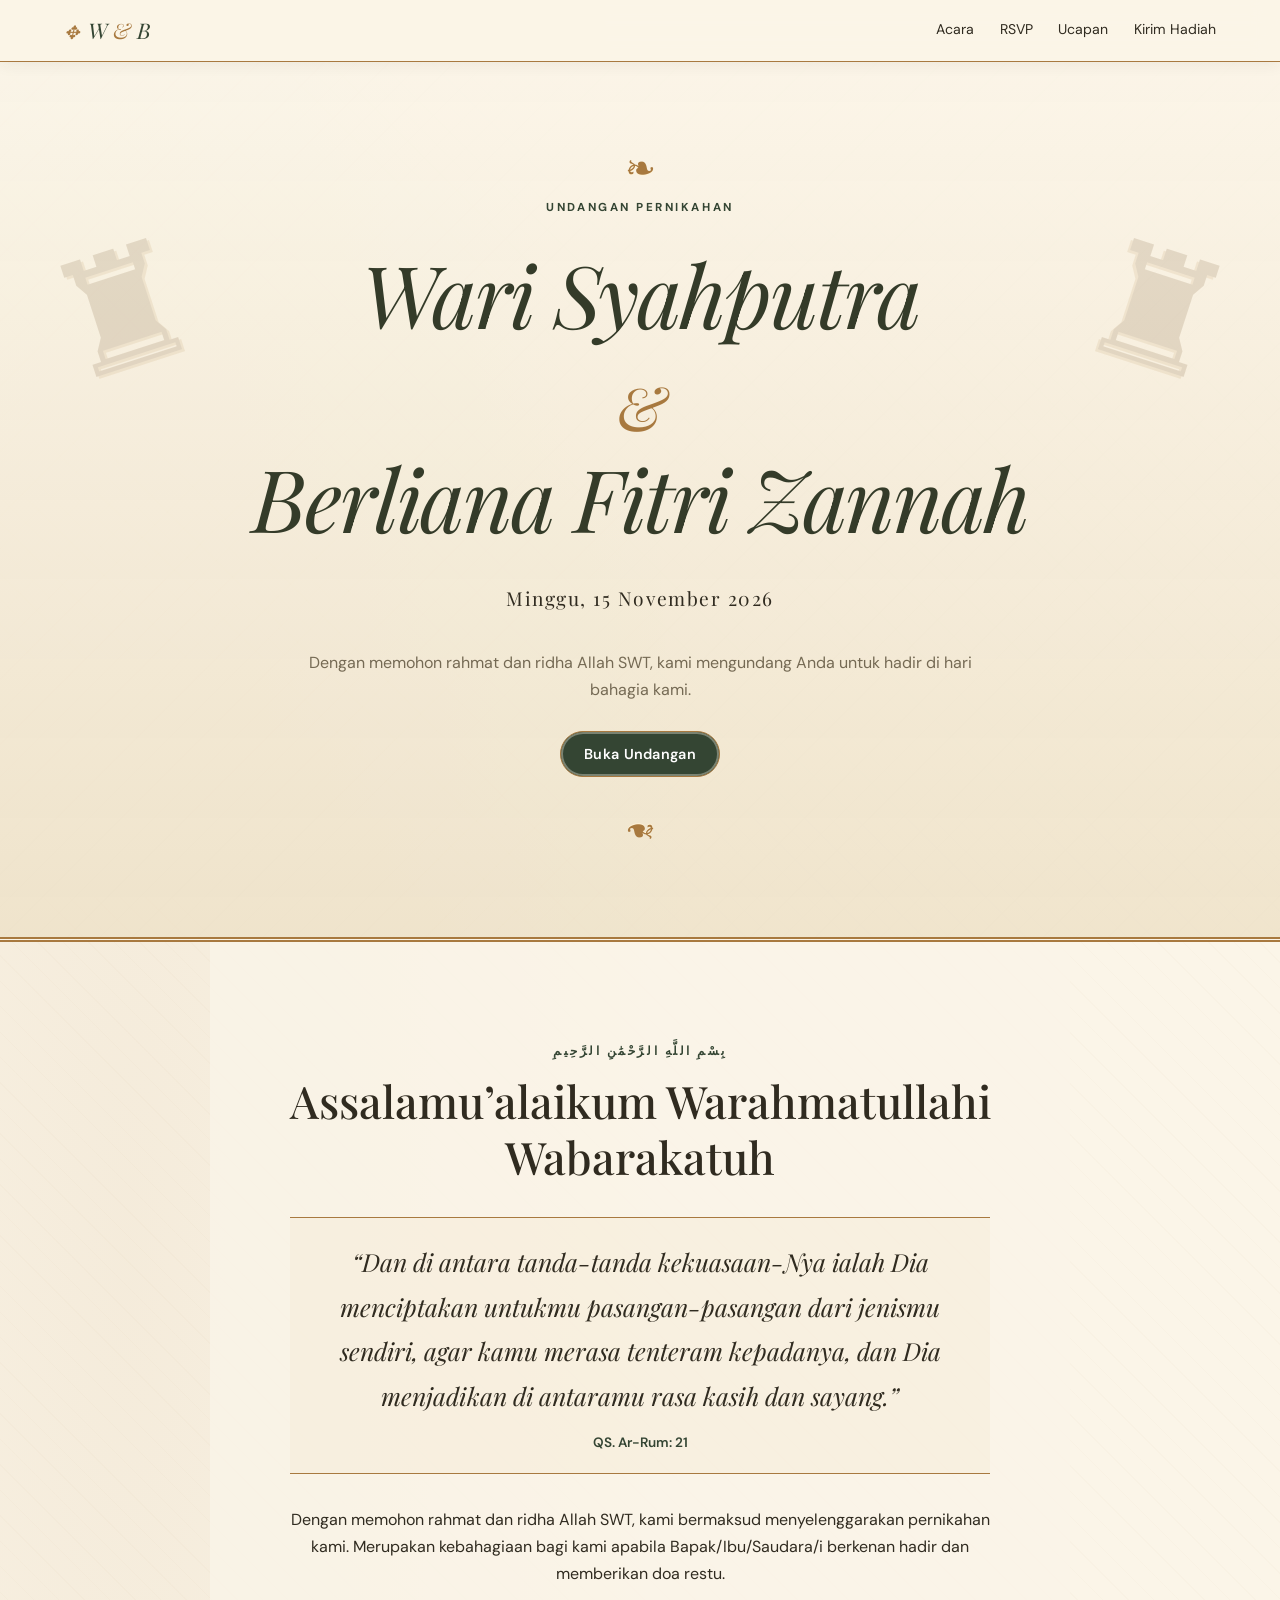
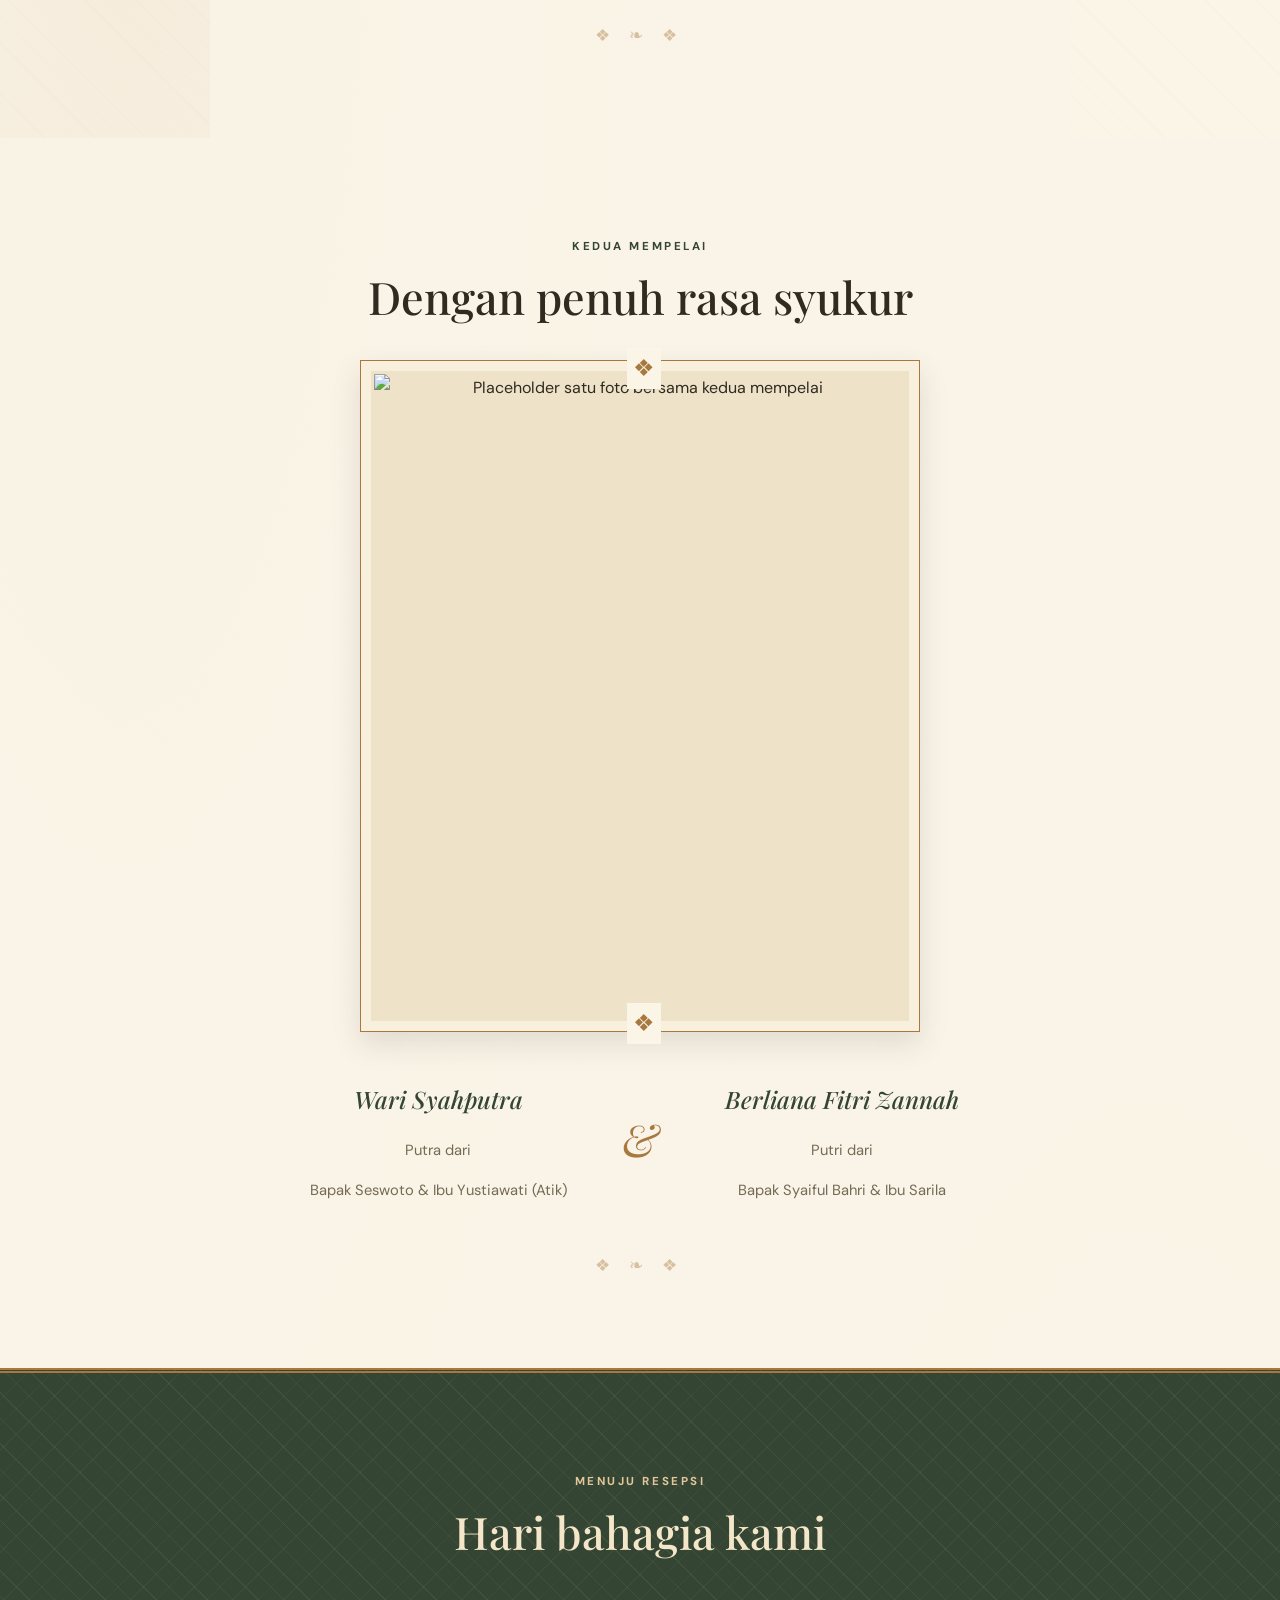
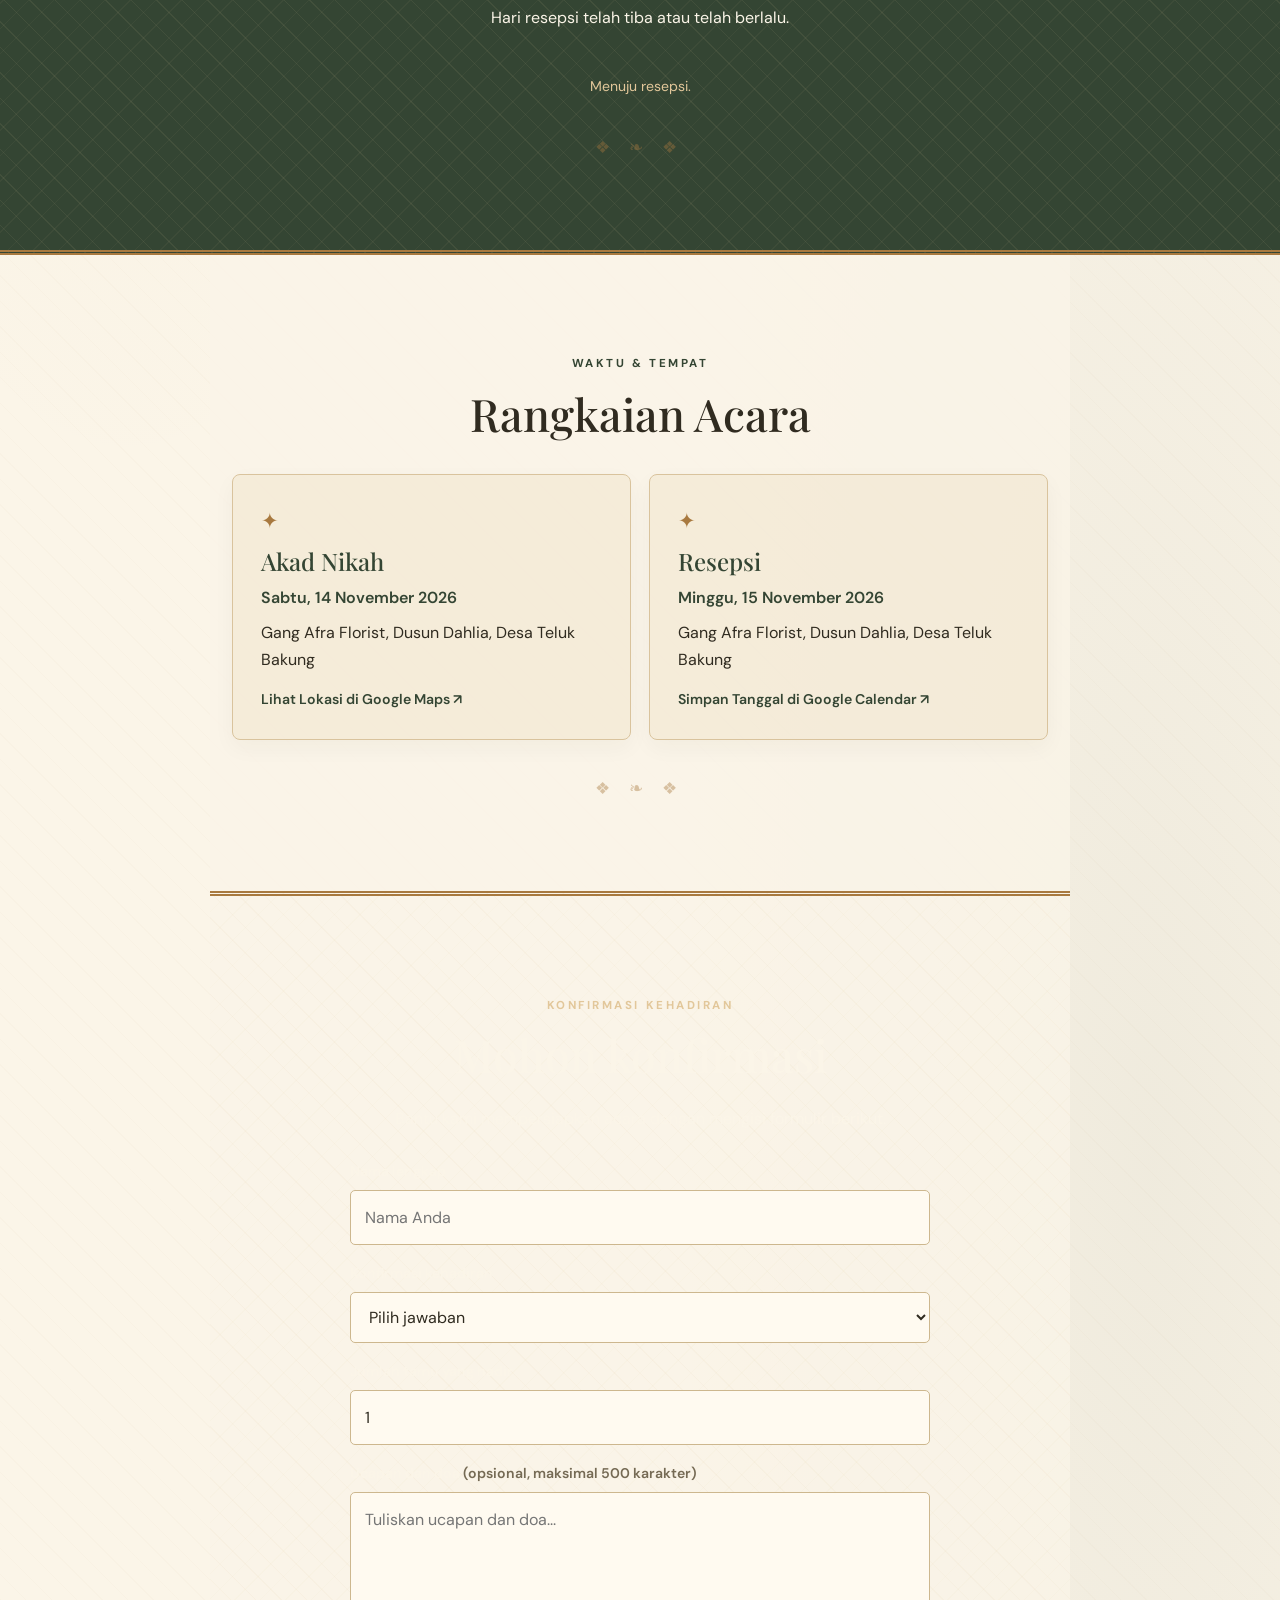
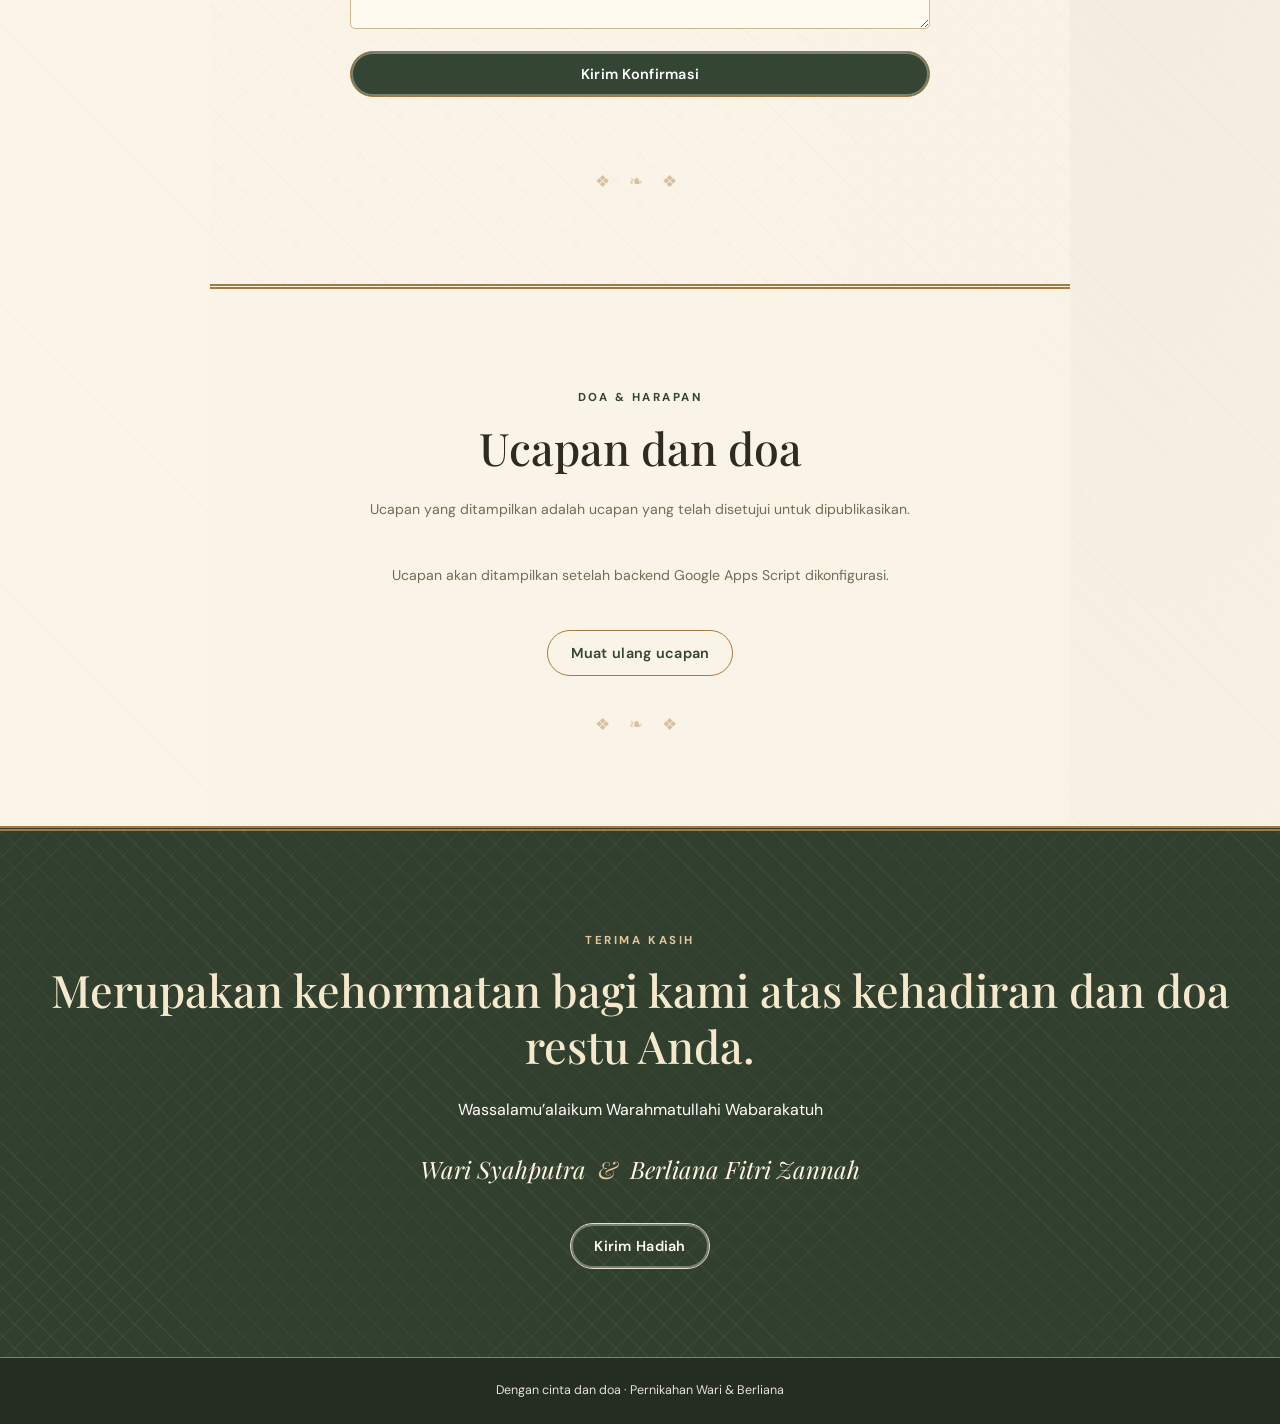
==== index.html @ 2d0189f6 "Add files via upload" ====
<!doctype html>
<html lang="id">
<head>
  <meta charset="utf-8"><meta name="viewport" content="width=device-width, initial-scale=1">
  <meta name="theme-color" content="#f7f2e9"><meta name="description" content="Undangan pernikahan Wari Syahputra dan Berliana Fitri Zannah.">
  <title>Pernikahan — Wari & Berliana</title><link rel="stylesheet" href="styles.css">
</head>
<body>
  <header class="topbar"><a class="brand" href="#sampul">W <span>&</span> B</a><nav aria-label="Navigasi utama"><a href="#acara">Acara</a><a href="#rsvp">RSVP</a><a href="#ucapan">Ucapan</a><a href="hadiah.html">Kirim Hadiah</a></nav></header>
  <main>
    <section id="sampul" class="cover section"><div class="ornament">❧</div><p class="eyebrow">UNDANGAN PERNIKAHAN</p><h1><span data-config="groomName">Wari Syahputra</span><span class="amp">&</span><span data-config="brideName">Berliana Fitri Zannah</span></h1><p class="date-line">Minggu, 15 November 2026</p><p class="cover-note">Dengan memohon rahmat dan ridha Allah SWT, kami mengundang Anda untuk hadir di hari bahagia kami.</p><button class="button primary" id="openInvitation">Buka Undangan</button><div class="ornament bottom">❧</div></section>
    <section id="pembuka" class="section narrow"><p class="eyebrow">بِسْمِ اللَّهِ الرَّحْمَٰنِ الرَّحِيمِ</p><h2>Assalamu’alaikum Warahmatullahi Wabarakatuh</h2><blockquote>“Dan di antara tanda-tanda kekuasaan-Nya ialah Dia menciptakan untukmu pasangan-pasangan dari jenismu sendiri, agar kamu merasa tenteram kepadanya, dan Dia menjadikan di antaramu rasa kasih dan sayang.”<cite>QS. Ar-Rum: 21</cite></blockquote><p>Dengan memohon rahmat dan ridha Allah SWT, kami bermaksud menyelenggarakan pernikahan kami. Merupakan kebahagiaan bagi kami apabila Bapak/Ibu/Saudara/i berkenan hadir dan memberikan doa restu.</p></section>
    <section id="pasangan" class="section"><p class="eyebrow">KEDUA MEMPELAI</p><h2>Dengan penuh rasa syukur</h2><figure class="couple-photo"><img id="coupleImage" src="assets/images/foto-bersama-placeholder.svg" alt="Placeholder satu foto bersama kedua mempelai" loading="lazy"></figure><div class="couple-names"><div><h3 data-config="groomName">Wari Syahputra</h3><p>Putra dari</p><p data-config="groomParents">Bapak Seswoto & Ibu Yustiawati (Atik)</p></div><span class="amp decorative-amp">&</span><div><h3 data-config="brideName">Berliana Fitri Zannah</h3><p>Putri dari</p><p data-config="brideParents">Bapak Syaiful Bahri & Ibu Sarila</p></div></div></section>
    <section class="section countdown-section"><p class="eyebrow">MENUJU RESEPSI</p><h2>Hari bahagia kami</h2><div id="countdown" class="countdown" aria-live="polite"><div><strong>—</strong><span>Hari</span></div><div><strong>—</strong><span>Jam</span></div><div><strong>—</strong><span>Menit</span></div><div><strong>—</strong><span>Detik</span></div></div><p id="countdownNote" class="muted">Menuju resepsi.</p></section>
    <section id="acara" class="section narrow"><p class="eyebrow">WAKTU & TEMPAT</p><h2>Rangkaian Acara</h2><div class="event-grid"><article class="event-card"><span class="event-symbol">✦</span><h3>Akad Nikah</h3><p class="event-date">Sabtu, 14 November 2026</p><p>Gang Afra Florist, Dusun Dahlia, Desa Teluk Bakung</p><a class="text-link" id="mapsLink" target="_blank" rel="noopener noreferrer" href="https://www.google.com/maps?q=3.9258680,98.4265480">Lihat Lokasi di Google Maps ↗</a><a class="text-link" id="calendarAkad" target="_blank" rel="noopener noreferrer">Simpan Tanggal di Google Calendar ↗</a></article><article class="event-card"><span class="event-symbol">✦</span><h3>Resepsi</h3><p class="event-date">Minggu, 15 November 2026</p><p>Gang Afra Florist, Dusun Dahlia, Desa Teluk Bakung</p><a class="text-link" id="calendarResepsi" target="_blank" rel="noopener noreferrer">Simpan Tanggal di Google Calendar ↗</a></article></div></section>
    <section id="rsvp" class="section narrow tinted"><p class="eyebrow">KONFIRMASI KEHADIRAN</p><h2>Mohon konfirmasi</h2><p>Bantu kami mempersiapkan acara dengan mengisi formulir berikut.</p><form id="rsvpForm"><label for="guestName">Nama lengkap</label><input id="guestName" name="name" maxlength="100" required autocomplete="name" placeholder="Nama Anda"><label for="attendance">Konfirmasi kehadiran</label><select id="attendance" name="attendance" required><option value="">Pilih jawaban</option><option value="Hadir">Hadir</option><option value="Tidak Hadir">Tidak Hadir</option></select><label for="guestCount">Jumlah tamu yang hadir</label><input id="guestCount" name="count" type="number" min="0" max="10" value="1" required><label for="message">Ucapan dan doa <span class="muted">(opsional, maksimal 500 karakter)</span></label><textarea id="message" name="message" rows="4" maxlength="500" placeholder="Tuliskan ucapan dan doa..."></textarea><button class="button primary" id="submitRsvp" type="submit">Kirim Konfirmasi</button><p id="formStatus" role="status" aria-live="polite"></p></form></section>
    <section id="ucapan" class="section narrow"><p class="eyebrow">DOA & HARAPAN</p><h2>Ucapan dan doa</h2><p class="muted">Ucapan yang ditampilkan adalah ucapan yang telah disetujui untuk dipublikasikan.</p><div id="wishes" class="wishes"><p class="muted">Ucapan belum dapat dimuat.</p></div><button class="button secondary" id="refreshWishes" type="button">Muat ulang ucapan</button></section>
    <section class="section closing"><p class="eyebrow">TERIMA KASIH</p><h2>Merupakan kehormatan bagi kami atas kehadiran dan doa restu Anda.</h2><p>Wassalamu’alaikum Warahmatullahi Wabarakatuh</p><p class="signature"><span data-config="groomName">Wari Syahputra</span><span class="amp">&</span><span data-config="brideName">Berliana Fitri Zannah</span></p><a class="button secondary" href="hadiah.html">Kirim Hadiah</a></section>
  </main><footer>Dengan cinta dan doa · Pernikahan Wari & Berliana</footer><script src="config.js"></script><script src="app.js"></script>
</body></html>
---- styles.css ----
@import url('https://fonts.googleapis.com/css2?family=DM+Sans:wght@400;500;600;700&family=Playfair+Display:wght@400;500;600&display=swap');
:root{--paper:#f7f2e9;--cream:#fffdf8;--ink:#302c25;--muted:#797266;--green:#53654d;--gold:#b08a55;--line:#e6ddcf;--serif:'Playfair Display',Georgia,serif;--sans:'DM Sans',Arial,sans-serif}*{box-sizing:border-box}html{scroll-behavior:smooth;scroll-padding-top:80px}body{margin:0;background:var(--cream);color:var(--ink);font-family:var(--sans);line-height:1.7}a{color:inherit}.topbar{position:sticky;top:0;z-index:10;display:flex;justify-content:space-between;align-items:center;padding:12px max(5vw,18px);background:rgba(255,253,248,.94);backdrop-filter:blur(12px);border-bottom:1px solid var(--line)}.brand{text-decoration:none;font-family:var(--serif);font-size:1.35rem;letter-spacing:.08em}.brand span,.amp{color:var(--gold);font-family:var(--serif);font-style:italic}.topbar nav{display:flex;gap:clamp(10px,2vw,28px);align-items:center}.topbar nav a,.text-link{font-size:.88rem;text-decoration:none}.topbar nav a:hover,.text-link:hover{color:var(--green)}.section{padding:88px 22px;text-align:center}.narrow{max-width:860px;margin:auto}.cover{min-height:calc(100svh - 60px);display:flex;flex-direction:column;align-items:center;justify-content:center;background:radial-gradient(ellipse at center,#fffdf8 0%,var(--paper) 72%);position:relative;overflow:hidden}.cover:before,.cover:after{content:"❧";position:absolute;color:#cbb78f;opacity:.45;font-size:7rem;top:12%;left:4%;transform:rotate(-35deg)}.cover:after{left:auto;right:4%;transform:rotate(145deg)}.ornament{font-size:2.3rem;color:var(--gold);line-height:1}.ornament.bottom{transform:rotate(180deg);margin-top:35px}.eyebrow{font-size:.72rem;letter-spacing:.22em;color:var(--green);font-weight:700}.cover h1{font-family:var(--serif);font-size:clamp(2.3rem,7vw,5.4rem);font-weight:400;line-height:1.18;margin:14px 0}.cover h1 span:not(.amp){display:block}.cover h1 .amp{font-size:.7em;margin:8px}.date-line{letter-spacing:.18em;color:var(--green)}.cover-note{max-width:470px;color:var(--muted);margin:15px auto 28px}.button{display:inline-flex;align-items:center;justify-content:center;gap:8px;min-height:46px;padding:11px 23px;border:1px solid var(--green);border-radius:3px;font:600 .9rem var(--sans);text-decoration:none;cursor:pointer;transition:transform .2s,background .2s}.button:hover{transform:translateY(-1px)}.primary{background:var(--green);color:white}.secondary{background:transparent;color:var(--green)}.button:disabled{opacity:.55;cursor:not-allowed;transform:none}h2,h3{font-family:var(--serif);font-weight:500;line-height:1.25}h2{font-size:clamp(1.8rem,4vw,2.8rem);margin:12px 0 22px}h3{font-size:1.5rem}blockquote{margin:32px auto;max-width:700px;font-family:var(--serif);font-size:clamp(1.15rem,2.6vw,1.55rem);line-height:1.8}blockquote cite{display:block;font:600 .85rem var(--sans);color:var(--green);margin-top:15px}.section p{max-width:700px;margin-left:auto;margin-right:auto}.couple-photo{max-width:560px;margin:35px auto 28px}.couple-photo img{display:block;width:100%;max-height:650px;aspect-ratio:4/5;object-fit:contain;background:var(--paper);border:1px solid var(--line);padding:8px}.couple-photo figcaption{font-size:.78rem;color:var(--muted);margin-top:8px}.couple-names{display:grid;grid-template-columns:1fr auto 1fr;align-items:center;gap:25px;max-width:720px;margin:auto}.couple-names p{font-size:.92rem;color:var(--muted)}.decorative-amp{font-size:2.8rem}.countdown-section,.tinted{background:var(--paper)}.countdown{display:flex;justify-content:center;gap:12px;margin:28px auto}.countdown div{background:var(--cream);border:1px solid var(--line);min-width:76px;padding:15px 12px}.countdown strong,.countdown span{display:block}.countdown strong{font-family:var(--serif);font-size:2rem;font-weight:500}.countdown span{font-size:.75rem;color:var(--muted)}.muted{color:var(--muted);font-size:.88rem}.event-grid{display:grid;grid-template-columns:repeat(2,minmax(0,1fr));gap:18px;text-align:left;margin:32px 0}.event-card{padding:28px;background:var(--paper);border:1px solid var(--line)}.event-card h3,.event-card p{margin:8px 0}.event-symbol{color:var(--gold);font-size:1.3rem}.event-date{color:var(--green);font-weight:600}.event-card .text-link{display:block;margin-top:14px;color:var(--green)}.notice{font-size:.83rem;color:#76684f;background:#f8f1e2;border-left:3px solid var(--gold);padding:12px 15px;text-align:left}form{max-width:580px;margin:28px auto 0;text-align:left}label{display:block;font-size:.88rem;font-weight:600;margin:17px 0 6px}input,select,textarea{display:block;width:100%;padding:13px 14px;border:1px solid #d7cdbd;border-radius:3px;background:#fffdf9;color:var(--ink);font:inherit}input:focus,select:focus,textarea:focus{outline:2px solid #a5b39b;outline-offset:1px}form .button{margin-top:22px;width:100%}#formStatus,#copyStatus{font-size:.9rem;min-height:1.5em}.wishes{display:grid;gap:12px;text-align:left;margin:28px 0}.wish{padding:18px 20px;border:1px solid var(--line);background:#fffdf9}.wish h3{font-family:var(--sans);font-size:.95rem;font-weight:700;margin:0 0 6px}.wish p{margin:0;font-size:.95rem;overflow-wrap:anywhere}.closing{background:var(--green);color:#fffdf8}.closing .eyebrow,.closing .amp{color:#e2c79a}.signature{display:flex;justify-content:center;align-items:center;gap:12px;font:1.5rem var(--serif);margin:30px auto!important}.signature span:not(.amp){display:inline-block}.closing .secondary{border-color:#e8dfcf;color:#fffdf8;margin-top:8px}footer{text-align:center;padding:22px 15px;background:#272c24;color:#e8e1d4;font-size:.78rem}.gift-page{background:var(--paper)}.gift-hero{padding-top:65px}.gift-hero>h1{font:500 clamp(2rem,5vw,3.4rem)/1.2 var(--serif)}.gift-card{max-width:470px;margin:28px auto;padding:28px;text-align:left;background:var(--cream);border:1px solid var(--line);box-shadow:0 12px 35px #302c250d}.gift-card h2{font-size:1.6rem;margin:8px 0}.bank-mark{font-size:.7rem;letter-spacing:.18em;color:var(--green);font-weight:700}.recipient{font-weight:600;margin:0}.account-number{font-size:1.2rem;font-weight:700;letter-spacing:.04em;overflow-wrap:anywhere}.gift-card .button{width:100%;margin-top:10px}.hidden{display:none!important}
@media(max-width:620px){.topbar{padding:10px 15px}.topbar nav{gap:11px}.topbar nav a{font-size:.73rem}.topbar nav a:nth-child(3){display:none}.section{padding:65px 18px}.cover:before,.cover:after{font-size:4rem}.couple-names{grid-template-columns:1fr;gap:4px}.decorative-amp{line-height:1}.event-grid{grid-template-columns:1fr}.countdown{gap:6px}.countdown div{min-width:0;flex:1;padding:12px 5px}.countdown strong{font-size:1.55rem}.signature{flex-direction:column;gap:0}.gift-card{padding:22px}.topbar .text-link{font-size:.78rem}}
@media(prefers-reduced-motion:reduce){html{scroll-behavior:auto}*,*:before,*:after{transition:none!important}}

/* Tema revisi: Indonesian Heritage — sentuhan batik dan ornamen Jawa yang elegan */
:root{--paper:#eee2c9;--cream:#fbf5e8;--ink:#302b20;--muted:#756a54;--green:#344533;--gold:#a8793f;--line:#d9c39d;--serif:'Cormorant Garamond','Playfair Display',Georgia,serif;--sans:'DM Sans',Arial,sans-serif}
body{background-color:var(--cream);background-image:radial-gradient(ellipse at 10% 20%,rgba(168,121,63,.08),transparent 35%),radial-gradient(ellipse at 90% 70%,rgba(52,69,51,.06),transparent 32%),repeating-linear-gradient(45deg,transparent 0 17px,rgba(168,121,63,.025) 17px 18px)}
.topbar{background:rgba(251,245,232,.96);border-bottom:1px solid var(--gold);box-shadow:0 3px 14px #302b2010}
.brand{font-style:italic;color:var(--green);letter-spacing:.04em}.brand:before{content:'✥';font-size:.85em;color:var(--gold);margin-right:8px}
.cover{min-height:calc(100svh - 60px);background:linear-gradient(180deg,rgba(251,245,232,.92),rgba(238,226,201,.88)),repeating-linear-gradient(135deg,transparent 0 22px,rgba(168,121,63,.06) 22px 23px);border-bottom:5px double var(--gold)}
.cover:before,.cover:after{content:'♜';top:13%;font-family:Georgia,serif;font-size:clamp(5rem,13vw,10rem);color:#76552e;opacity:.16;text-shadow:2px 2px 0 #c5a16d;transform:rotate(-18deg)}
.cover:after{transform:scaleX(-1) rotate(-18deg)}
.cover .ornament{color:var(--gold);text-shadow:0 1px 0 #fff3d7}.cover h1{color:#343b29;font-style:italic;letter-spacing:-.025em}.date-line{font-family:var(--serif);font-size:1.2rem;letter-spacing:.08em;color:var(--ink)}
.button{border-radius:999px;border:1px solid var(--gold);box-shadow:inset 0 0 0 2px rgba(251,245,232,.35);letter-spacing:.02em}.primary{background:var(--green);border-color:var(--gold)}.secondary{border-color:var(--gold)}
.section{position:relative}.section:not(.cover):not(.closing):after{content:'❖  ❧  ❖';display:block;color:var(--gold);opacity:.42;font-size:1.05rem;letter-spacing:.45em;margin:34px auto 0;pointer-events:none}
#pembuka,#pasangan,#acara,#rsvp,#ucapan{background-color:rgba(251,245,232,.82)}
#pembuka blockquote{padding:22px 28px;border-top:1px solid var(--gold);border-bottom:1px solid var(--gold);background:rgba(238,226,201,.26);font-style:italic}
.couple-photo{position:relative;padding:10px;border:1px solid var(--gold);background:#f8efdc;box-shadow:0 12px 28px rgba(48,43,32,.12)}.couple-photo:before,.couple-photo:after{content:'❖';position:absolute;z-index:1;color:var(--gold);font-size:1.5rem;background:var(--cream);padding:0 6px}.couple-photo:before{top:-13px;left:calc(50% - 13px)}.couple-photo:after{bottom:-13px;left:calc(50% - 13px)}.couple-photo img{border:0;background:var(--paper);padding:3px}.couple-names h3{color:var(--green);font-style:italic}.decorative-amp{color:var(--gold)}
.countdown-section,.tinted{background-color:var(--green);background-image:repeating-linear-gradient(45deg,transparent 0 17px,rgba(225,199,154,.08) 17px 18px),repeating-linear-gradient(-45deg,transparent 0 17px,rgba(225,199,154,.05) 17px 18px);color:var(--cream);border-top:5px double var(--gold);border-bottom:5px double var(--gold)}.countdown-section .eyebrow,.countdown-section .muted,.tinted .eyebrow{color:#e2c79a}.countdown-section h2{color:#f4e6c8}.countdown div{background:var(--cream);border:1px solid var(--gold);border-radius:12px 12px 4px 4px;box-shadow:0 4px 0 rgba(168,121,63,.3)}.countdown strong{color:var(--green)}
.event-card{background:rgba(238,226,201,.48);border:1px solid var(--line);border-radius:8px;box-shadow:0 8px 22px rgba(48,43,32,.04)}.event-card h3{color:var(--green)}.event-symbol{color:var(--gold)}.event-card .text-link{font-weight:600}
input,select,textarea{border-radius:5px;background:#fffaf0;border-color:#cdb78e}input:focus,select:focus,textarea:focus{outline-color:#a8793f}.wish{background:#fffaf0;border-color:var(--line);border-radius:7px}.wish h3{color:var(--green)}
.closing{background-color:#303f2e;background-image:repeating-linear-gradient(45deg,transparent 0 16px,rgba(225,199,154,.07) 16px 17px),repeating-linear-gradient(-45deg,transparent 0 16px,rgba(225,199,154,.05) 16px 17px);border-top:5px double var(--gold)}.closing h2{color:#f5e8cc}.signature{font-style:italic;color:#fff5de}.closing .secondary{background:transparent}
footer{background:#252d22;border-top:1px solid var(--gold)}
.gift-page{background-color:var(--paper);background-image:repeating-linear-gradient(45deg,transparent 0 18px,rgba(168,121,63,.04) 18px 19px)}.gift-card{border-color:var(--gold);border-radius:9px;box-shadow:0 12px 35px #302c2512}.gift-card .button{border-radius:999px}
@media(max-width:620px){.cover:before,.cover:after{top:8%;font-size:4.3rem;opacity:.13}.cover{padding-top:80px;padding-bottom:80px}.section:not(.cover):not(.closing):after{margin-top:25px}.couple-photo{max-width:92%}.countdown div{border-radius:9px 9px 3px 3px}}
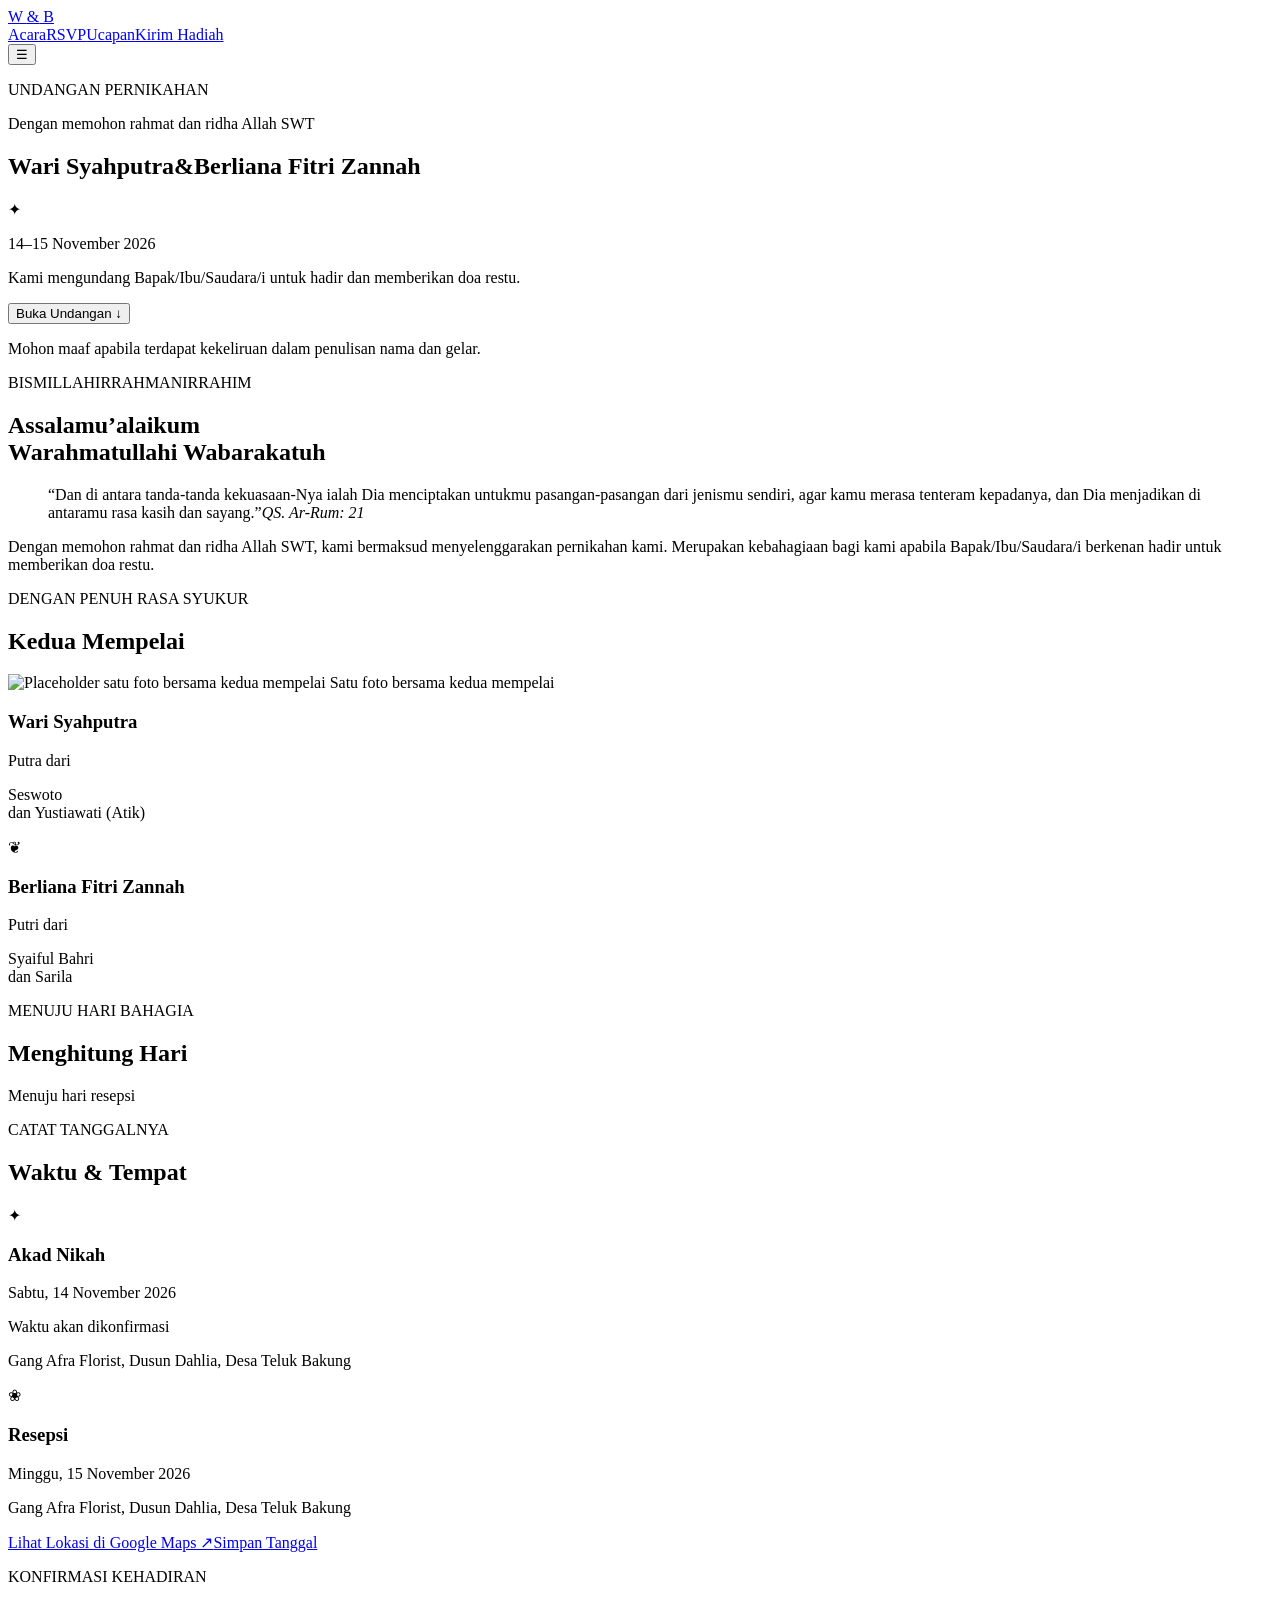
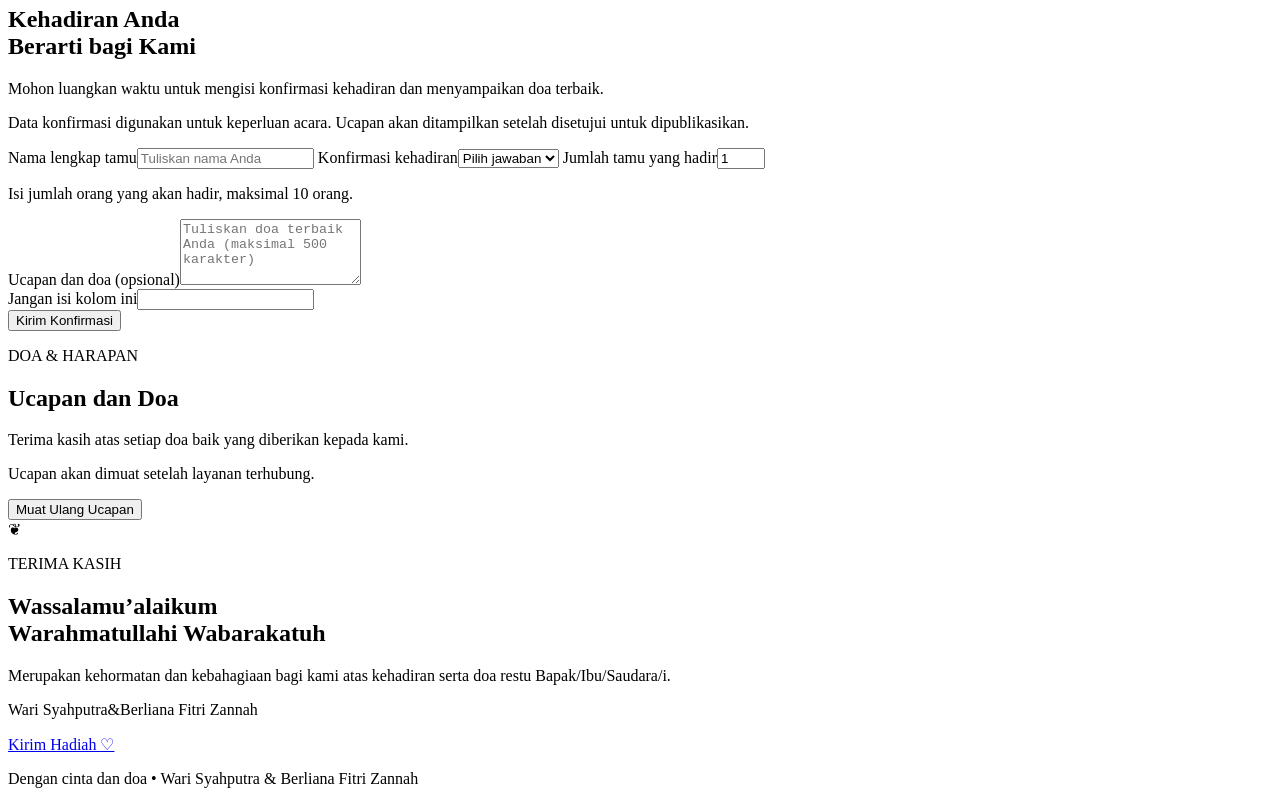
==== commit a3415988: "Add files via upload" ====
--- a/index.html
+++ b/index.html
@@ -1,20 +1,118 @@
 <!doctype html>
 <html lang="id">
 <head>
-  <meta charset="utf-8"><meta name="viewport" content="width=device-width, initial-scale=1">
-  <meta name="theme-color" content="#f7f2e9"><meta name="description" content="Undangan pernikahan Wari Syahputra dan Berliana Fitri Zannah.">
-  <title>Pernikahan — Wari & Berliana</title><link rel="stylesheet" href="styles.css">
+  <meta charset="utf-8">
+  <meta name="viewport" content="width=device-width, initial-scale=1">
+  <meta name="theme-color" content="#f7f1e8">
+  <meta name="description" content="Undangan pernikahan Wari Syahputra dan Berliana Fitri Zannah.">
+  <title>Pernikahan — Wari & Berliana</title>
+  <link rel="preconnect" href="https://fonts.googleapis.com">
+  <link rel="preconnect" href="https://fonts.gstatic.com" crossorigin>
+  <link href="https://fonts.googleapis.com/css2?family=DM+Sans:wght@400;500;600;700&family=Playfair+Display:wght@400;500;600;700&display=swap" rel="stylesheet">
+  <link rel="stylesheet" href="assets/css/style.css">
+  <script src="assets/js/config.js" defer></script>
+  <script src="assets/js/app.js" defer></script>
 </head>
-<body>
-  <header class="topbar"><a class="brand" href="#sampul">W <span>&</span> B</a><nav aria-label="Navigasi utama"><a href="#acara">Acara</a><a href="#rsvp">RSVP</a><a href="#ucapan">Ucapan</a><a href="hadiah.html">Kirim Hadiah</a></nav></header>
+<body class="invitation-page">
+  <div class="top-ornament" aria-hidden="true"></div>
+  <header class="site-header">
+    <a class="brand" href="#sampul" aria-label="Ke sampul undangan">W <span>&</span> B</a>
+    <nav class="main-nav" aria-label="Navigasi utama">
+      <a href="#acara">Acara</a><a href="#rsvp">RSVP</a><a href="#ucapan">Ucapan</a><a href="hadiah.html">Kirim Hadiah</a>
+    </nav>
+    <button class="menu-toggle" id="menu-toggle" aria-expanded="false" aria-label="Buka navigasi">☰</button>
+  </header>
+
   <main>
-    <section id="sampul" class="cover section"><div class="ornament">❧</div><p class="eyebrow">UNDANGAN PERNIKAHAN</p><h1><span data-config="groomName">Wari Syahputra</span><span class="amp">&</span><span data-config="brideName">Berliana Fitri Zannah</span></h1><p class="date-line">Minggu, 15 November 2026</p><p class="cover-note">Dengan memohon rahmat dan ridha Allah SWT, kami mengundang Anda untuk hadir di hari bahagia kami.</p><button class="button primary" id="openInvitation">Buka Undangan</button><div class="ornament bottom">❧</div></section>
-    <section id="pembuka" class="section narrow"><p class="eyebrow">بِسْمِ اللَّهِ الرَّحْمَٰنِ الرَّحِيمِ</p><h2>Assalamu’alaikum Warahmatullahi Wabarakatuh</h2><blockquote>“Dan di antara tanda-tanda kekuasaan-Nya ialah Dia menciptakan untukmu pasangan-pasangan dari jenismu sendiri, agar kamu merasa tenteram kepadanya, dan Dia menjadikan di antaramu rasa kasih dan sayang.”<cite>QS. Ar-Rum: 21</cite></blockquote><p>Dengan memohon rahmat dan ridha Allah SWT, kami bermaksud menyelenggarakan pernikahan kami. Merupakan kebahagiaan bagi kami apabila Bapak/Ibu/Saudara/i berkenan hadir dan memberikan doa restu.</p></section>
-    <section id="pasangan" class="section"><p class="eyebrow">KEDUA MEMPELAI</p><h2>Dengan penuh rasa syukur</h2><figure class="couple-photo"><img id="coupleImage" src="assets/images/foto-bersama-placeholder.svg" alt="Placeholder satu foto bersama kedua mempelai" loading="lazy"></figure><div class="couple-names"><div><h3 data-config="groomName">Wari Syahputra</h3><p>Putra dari</p><p data-config="groomParents">Bapak Seswoto & Ibu Yustiawati (Atik)</p></div><span class="amp decorative-amp">&</span><div><h3 data-config="brideName">Berliana Fitri Zannah</h3><p>Putri dari</p><p data-config="brideParents">Bapak Syaiful Bahri & Ibu Sarila</p></div></div></section>
-    <section class="section countdown-section"><p class="eyebrow">MENUJU RESEPSI</p><h2>Hari bahagia kami</h2><div id="countdown" class="countdown" aria-live="polite"><div><strong>—</strong><span>Hari</span></div><div><strong>—</strong><span>Jam</span></div><div><strong>—</strong><span>Menit</span></div><div><strong>—</strong><span>Detik</span></div></div><p id="countdownNote" class="muted">Menuju resepsi.</p></section>
-    <section id="acara" class="section narrow"><p class="eyebrow">WAKTU & TEMPAT</p><h2>Rangkaian Acara</h2><div class="event-grid"><article class="event-card"><span class="event-symbol">✦</span><h3>Akad Nikah</h3><p class="event-date">Sabtu, 14 November 2026</p><p>Gang Afra Florist, Dusun Dahlia, Desa Teluk Bakung</p><a class="text-link" id="mapsLink" target="_blank" rel="noopener noreferrer" href="https://www.google.com/maps?q=3.9258680,98.4265480">Lihat Lokasi di Google Maps ↗</a><a class="text-link" id="calendarAkad" target="_blank" rel="noopener noreferrer">Simpan Tanggal di Google Calendar ↗</a></article><article class="event-card"><span class="event-symbol">✦</span><h3>Resepsi</h3><p class="event-date">Minggu, 15 November 2026</p><p>Gang Afra Florist, Dusun Dahlia, Desa Teluk Bakung</p><a class="text-link" id="calendarResepsi" target="_blank" rel="noopener noreferrer">Simpan Tanggal di Google Calendar ↗</a></article></div></section>
-    <section id="rsvp" class="section narrow tinted"><p class="eyebrow">KONFIRMASI KEHADIRAN</p><h2>Mohon konfirmasi</h2><p>Bantu kami mempersiapkan acara dengan mengisi formulir berikut.</p><form id="rsvpForm"><label for="guestName">Nama lengkap</label><input id="guestName" name="name" maxlength="100" required autocomplete="name" placeholder="Nama Anda"><label for="attendance">Konfirmasi kehadiran</label><select id="attendance" name="attendance" required><option value="">Pilih jawaban</option><option value="Hadir">Hadir</option><option value="Tidak Hadir">Tidak Hadir</option></select><label for="guestCount">Jumlah tamu yang hadir</label><input id="guestCount" name="count" type="number" min="0" max="10" value="1" required><label for="message">Ucapan dan doa <span class="muted">(opsional, maksimal 500 karakter)</span></label><textarea id="message" name="message" rows="4" maxlength="500" placeholder="Tuliskan ucapan dan doa..."></textarea><button class="button primary" id="submitRsvp" type="submit">Kirim Konfirmasi</button><p id="formStatus" role="status" aria-live="polite"></p></form></section>
-    <section id="ucapan" class="section narrow"><p class="eyebrow">DOA & HARAPAN</p><h2>Ucapan dan doa</h2><p class="muted">Ucapan yang ditampilkan adalah ucapan yang telah disetujui untuk dipublikasikan.</p><div id="wishes" class="wishes"><p class="muted">Ucapan belum dapat dimuat.</p></div><button class="button secondary" id="refreshWishes" type="button">Muat ulang ucapan</button></section>
-    <section class="section closing"><p class="eyebrow">TERIMA KASIH</p><h2>Merupakan kehormatan bagi kami atas kehadiran dan doa restu Anda.</h2><p>Wassalamu’alaikum Warahmatullahi Wabarakatuh</p><p class="signature"><span data-config="groomName">Wari Syahputra</span><span class="amp">&</span><span data-config="brideName">Berliana Fitri Zannah</span></p><a class="button secondary" href="hadiah.html">Kirim Hadiah</a></section>
-  </main><footer>Dengan cinta dan doa · Pernikahan Wari & Berliana</footer><script src="config.js"></script><script src="app.js"></script>
-</body></html>
+    <section class="cover section-shell" id="sampul">
+      <div class="cover-pattern" aria-hidden="true"></div>
+      <p class="eyebrow">UNDANGAN PERNIKAHAN</p>
+      <p class="cover-intro">Dengan memohon rahmat dan ridha Allah SWT</p>
+      <h1><span data-bridegroom>Wari Syahputra</span><span class="ampersand">&</span><span data-bride>Berliana Fitri Zannah</span></h1>
+      <div class="ornament-divider" aria-hidden="true"><span>✦</span></div>
+      <p class="cover-date" data-date-summary>14–15 November 2026</p>
+      <p class="cover-caption">Kami mengundang Bapak/Ibu/Saudara/i untuk hadir dan memberikan doa restu.</p>
+      <button class="button button-primary" id="open-invitation">Buka Undangan <span aria-hidden="true">↓</span></button>
+      <p class="cover-note">Mohon maaf apabila terdapat kekeliruan dalam penulisan nama dan gelar.</p>
+    </section>
+
+    <section class="section-shell intro-section reveal" id="pembuka">
+      <p class="eyebrow">BISMILLAHIRRAHMANIRRAHIM</p>
+      <h2>Assalamu’alaikum<br>Warahmatullahi Wabarakatuh</h2>
+      <blockquote class="quran-quote">“Dan di antara tanda-tanda kekuasaan-Nya ialah Dia menciptakan untukmu pasangan-pasangan dari jenismu sendiri, agar kamu merasa tenteram kepadanya, dan Dia menjadikan di antaramu rasa kasih dan sayang.”<cite>QS. Ar-Rum: 21</cite></blockquote>
+      <p class="body-copy">Dengan memohon rahmat dan ridha Allah SWT, kami bermaksud menyelenggarakan pernikahan kami. Merupakan kebahagiaan bagi kami apabila Bapak/Ibu/Saudara/i berkenan hadir untuk memberikan doa restu.</p>
+    </section>
+
+    <section class="section-shell couple-section reveal" id="mempelai">
+      <p class="eyebrow">DENGAN PENUH RASA SYUKUR</p>
+      <h2>Kedua Mempelai</h2>
+      <div class="couple-photo-frame">
+        <img id="couple-photo" src="assets/images/foto-bersama-placeholder.svg" alt="Placeholder satu foto bersama kedua mempelai" loading="lazy" width="900" height="1100">
+        <span class="photo-caption">Satu foto bersama kedua mempelai</span>
+      </div>
+      <div class="couple-names">
+        <article class="name-card">
+          <h3 data-bridegroom>Wari Syahputra</h3>
+          <p>Putra dari</p>
+          <p class="parents"><span data-father-groom>Seswoto</span><br>dan <span data-mother-groom>Yustiawati (Atik)</span></p>
+        </article>
+        <div class="name-divider" aria-hidden="true">❦</div>
+        <article class="name-card">
+          <h3 data-bride>Berliana Fitri Zannah</h3>
+          <p>Putri dari</p>
+          <p class="parents"><span data-father-bride>Syaiful Bahri</span><br>dan <span data-mother-bride>Sarila</span></p>
+        </article>
+      </div>
+    </section>
+
+    <section class="countdown-band reveal" aria-labelledby="countdown-title">
+      <div class="section-shell">
+        <p class="eyebrow">MENUJU HARI BAHAGIA</p>
+        <h2 id="countdown-title">Menghitung Hari</h2>
+        <p id="countdown-status" class="muted">Menuju hari resepsi</p>
+        <div class="countdown" id="countdown" hidden>
+          <div><strong id="cd-days">—</strong><span>Hari</span></div><div><strong id="cd-hours">—</strong><span>Jam</span></div><div><strong id="cd-minutes">—</strong><span>Menit</span></div><div><strong id="cd-seconds">—</strong><span>Detik</span></div>
+        </div>
+      </div>
+    </section>
+
+    <section class="section-shell events-section reveal" id="acara">
+      <p class="eyebrow">CATAT TANGGALNYA</p><h2>Waktu & Tempat</h2>
+      <div class="event-grid">
+        <article class="event-card"><span class="event-symbol" aria-hidden="true">✦</span><h3>Akad Nikah</h3><p class="event-date" data-akad-date>Sabtu, 14 November 2026</p><p class="event-time" data-akad-time>Waktu akan dikonfirmasi</p><div class="thin-rule"></div><p data-venue>Gang Afra Florist, Dusun Dahlia, Desa Teluk Bakung</p></article>
+        <article class="event-card"><span class="event-symbol" aria-hidden="true">❀</span><h3>Resepsi</h3><p class="event-date" data-resepsi-date>Minggu, 15 November 2026</p><div class="thin-rule"></div><p data-venue>Gang Afra Florist, Dusun Dahlia, Desa Teluk Bakung</p></article>
+      </div>
+      <div class="button-row"><a class="button button-primary" id="maps-link" href="https://www.google.com/maps?q=3.9258680,98.4265480" target="_blank" rel="noopener noreferrer">Lihat Lokasi di Google Maps ↗</a><a class="button button-outline" id="calendar-link" href="https://calendar.google.com/calendar/render?action=TEMPLATE&amp;text=Pernikahan%20Wari%20Syahputra%20%26amp;%20Berliana%20Fitri%20Zannah&amp;dates=20261114%2F20261116&amp;details=Undangan%20pernikahan&amp;location=Gang%20Afra%20Florist%2C%20Dusun%20Dahlia%2C%20Desa%20Teluk%20Bakung" target="_blank" rel="noopener noreferrer">Simpan Tanggal</a></div>
+    </section>
+
+    <section class="rsvp-band reveal" id="rsvp">
+      <div class="section-shell rsvp-layout">
+        <div class="rsvp-copy"><p class="eyebrow">KONFIRMASI KEHADIRAN</p><h2>Kehadiran Anda<br>Berarti bagi Kami</h2><p>Mohon luangkan waktu untuk mengisi konfirmasi kehadiran dan menyampaikan doa terbaik.</p><p class="small-note">Data konfirmasi digunakan untuk keperluan acara. Ucapan akan ditampilkan setelah disetujui untuk dipublikasikan.</p></div>
+        <form class="rsvp-form" id="rsvp-form" novalidate>
+          <label for="guest-name">Nama lengkap tamu</label><input id="guest-name" name="name" type="text" maxlength="80" autocomplete="name" required placeholder="Tuliskan nama Anda">
+          <label for="attendance">Konfirmasi kehadiran</label><select id="attendance" name="attendance" required><option value="">Pilih jawaban</option><option value="Hadir">Hadir</option><option value="Tidak Hadir">Tidak Hadir</option></select>
+          <label for="guest-count">Jumlah tamu yang hadir</label><input id="guest-count" name="guestCount" type="number" min="0" max="10" value="1" required><p class="field-help" id="guest-count-help">Isi jumlah orang yang akan hadir, maksimal 10 orang.</p>
+          <label for="guest-message">Ucapan dan doa <span class="optional">(opsional)</span></label><textarea id="guest-message" name="message" rows="4" maxlength="500" placeholder="Tuliskan doa terbaik Anda (maksimal 500 karakter)"></textarea>
+          <div class="honeypot" aria-hidden="true"><label for="website-field">Jangan isi kolom ini</label><input id="website-field" name="website" tabindex="-1" autocomplete="off"></div>
+          <button class="button button-primary button-full" id="submit-rsvp" type="submit">Kirim Konfirmasi</button>
+          <p class="form-status" id="rsvp-status" role="status" aria-live="polite"></p>
+        </form>
+      </div>
+    </section>
+
+    <section class="section-shell greetings-section reveal" id="ucapan">
+      <p class="eyebrow">DOA & HARAPAN</p><h2>Ucapan dan Doa</h2><p class="body-copy">Terima kasih atas setiap doa baik yang diberikan kepada kami.</p>
+      <div class="greetings-list" id="greetings-list"><p class="muted" id="greetings-status">Ucapan akan dimuat setelah layanan terhubung.</p></div>
+      <button class="button button-outline" id="refresh-greetings" type="button">Muat Ulang Ucapan</button>
+    </section>
+
+    <section class="closing-section section-shell reveal">
+      <div class="closing-flourish" aria-hidden="true">❦</div><p class="eyebrow">TERIMA KASIH</p><h2>Wassalamu’alaikum<br>Warahmatullahi Wabarakatuh</h2>
+      <p class="body-copy">Merupakan kehormatan dan kebahagiaan bagi kami atas kehadiran serta doa restu Bapak/Ibu/Saudara/i.</p>
+      <p class="closing-names"><span data-bridegroom>Wari Syahputra</span><span>&</span><span data-bride>Berliana Fitri Zannah</span></p>
+      <a class="button button-primary" href="hadiah.html">Kirim Hadiah ♡</a>
+    </section>
+  </main>
+  <footer class="site-footer"><p>Dengan cinta dan doa • <span data-bridegroom>Wari Syahputra</span> & <span data-bride>Berliana Fitri Zannah</span></p></footer>
+</body>
+</html>
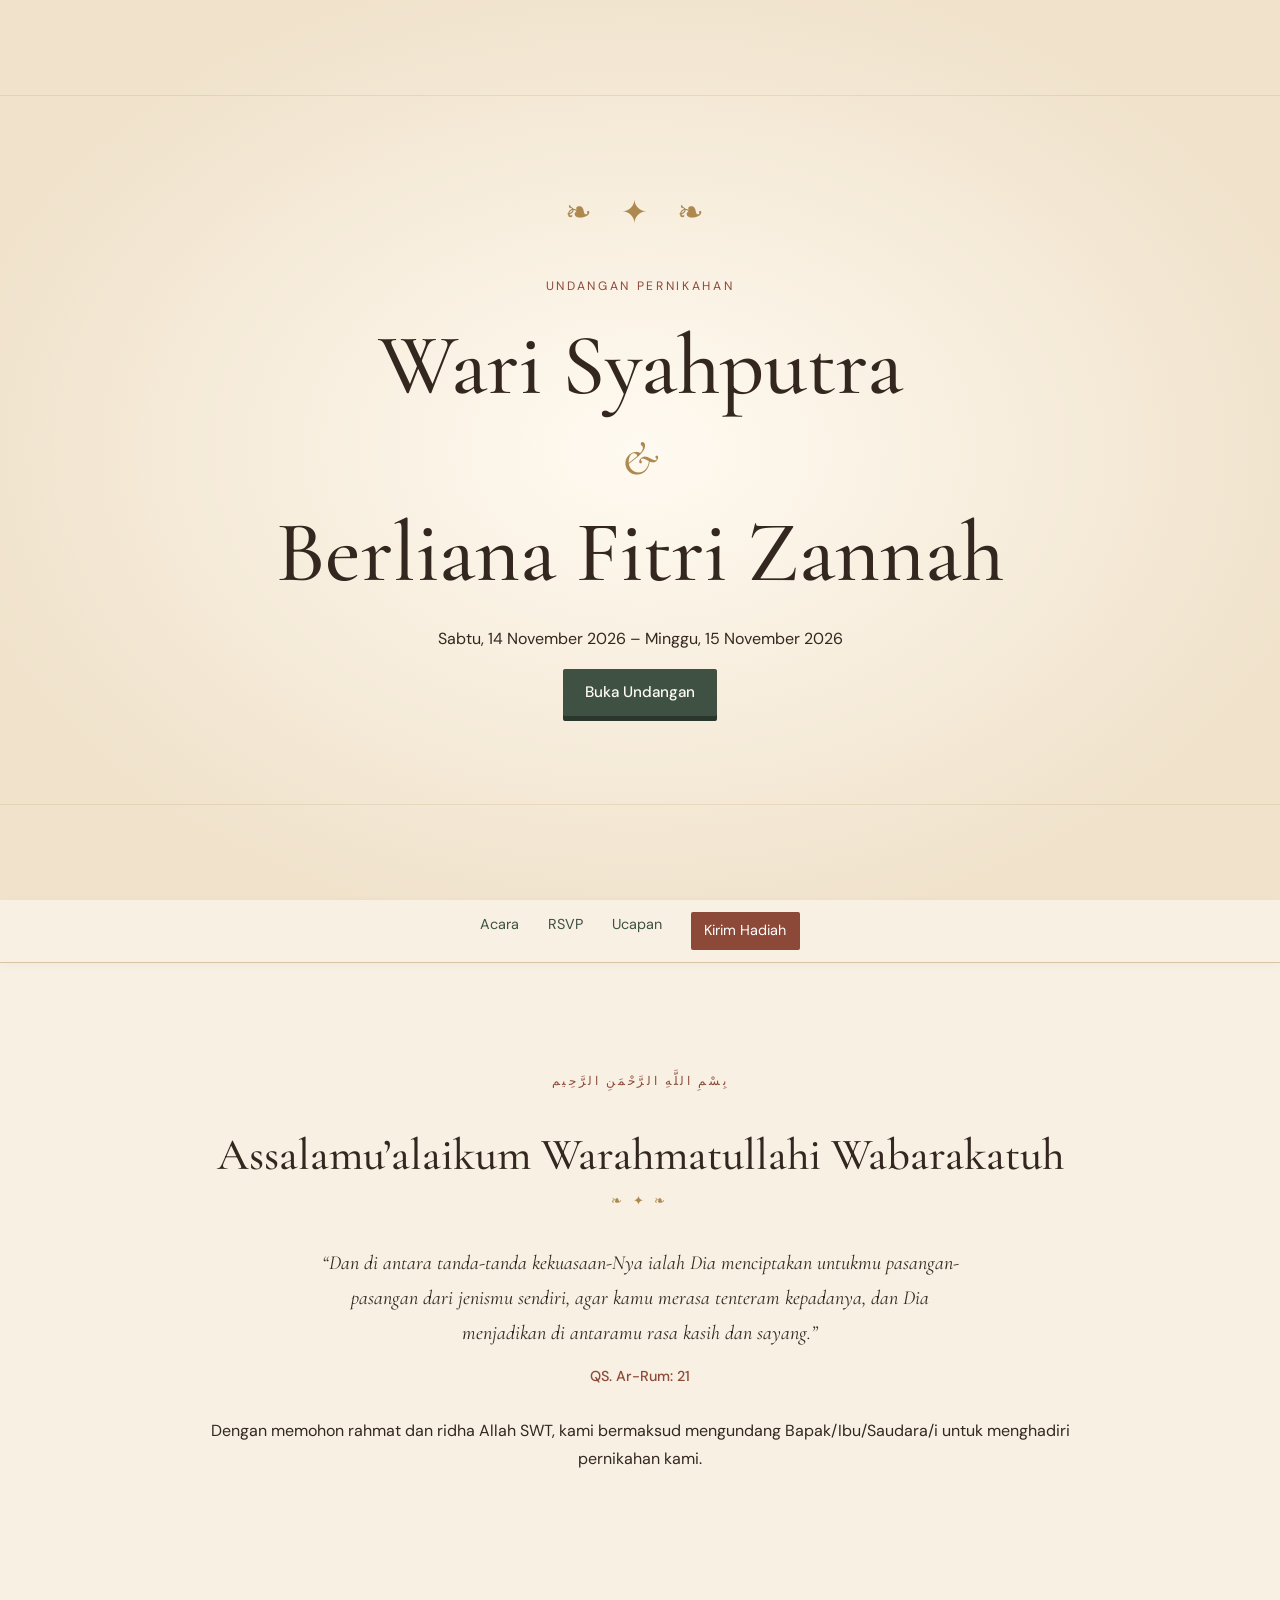
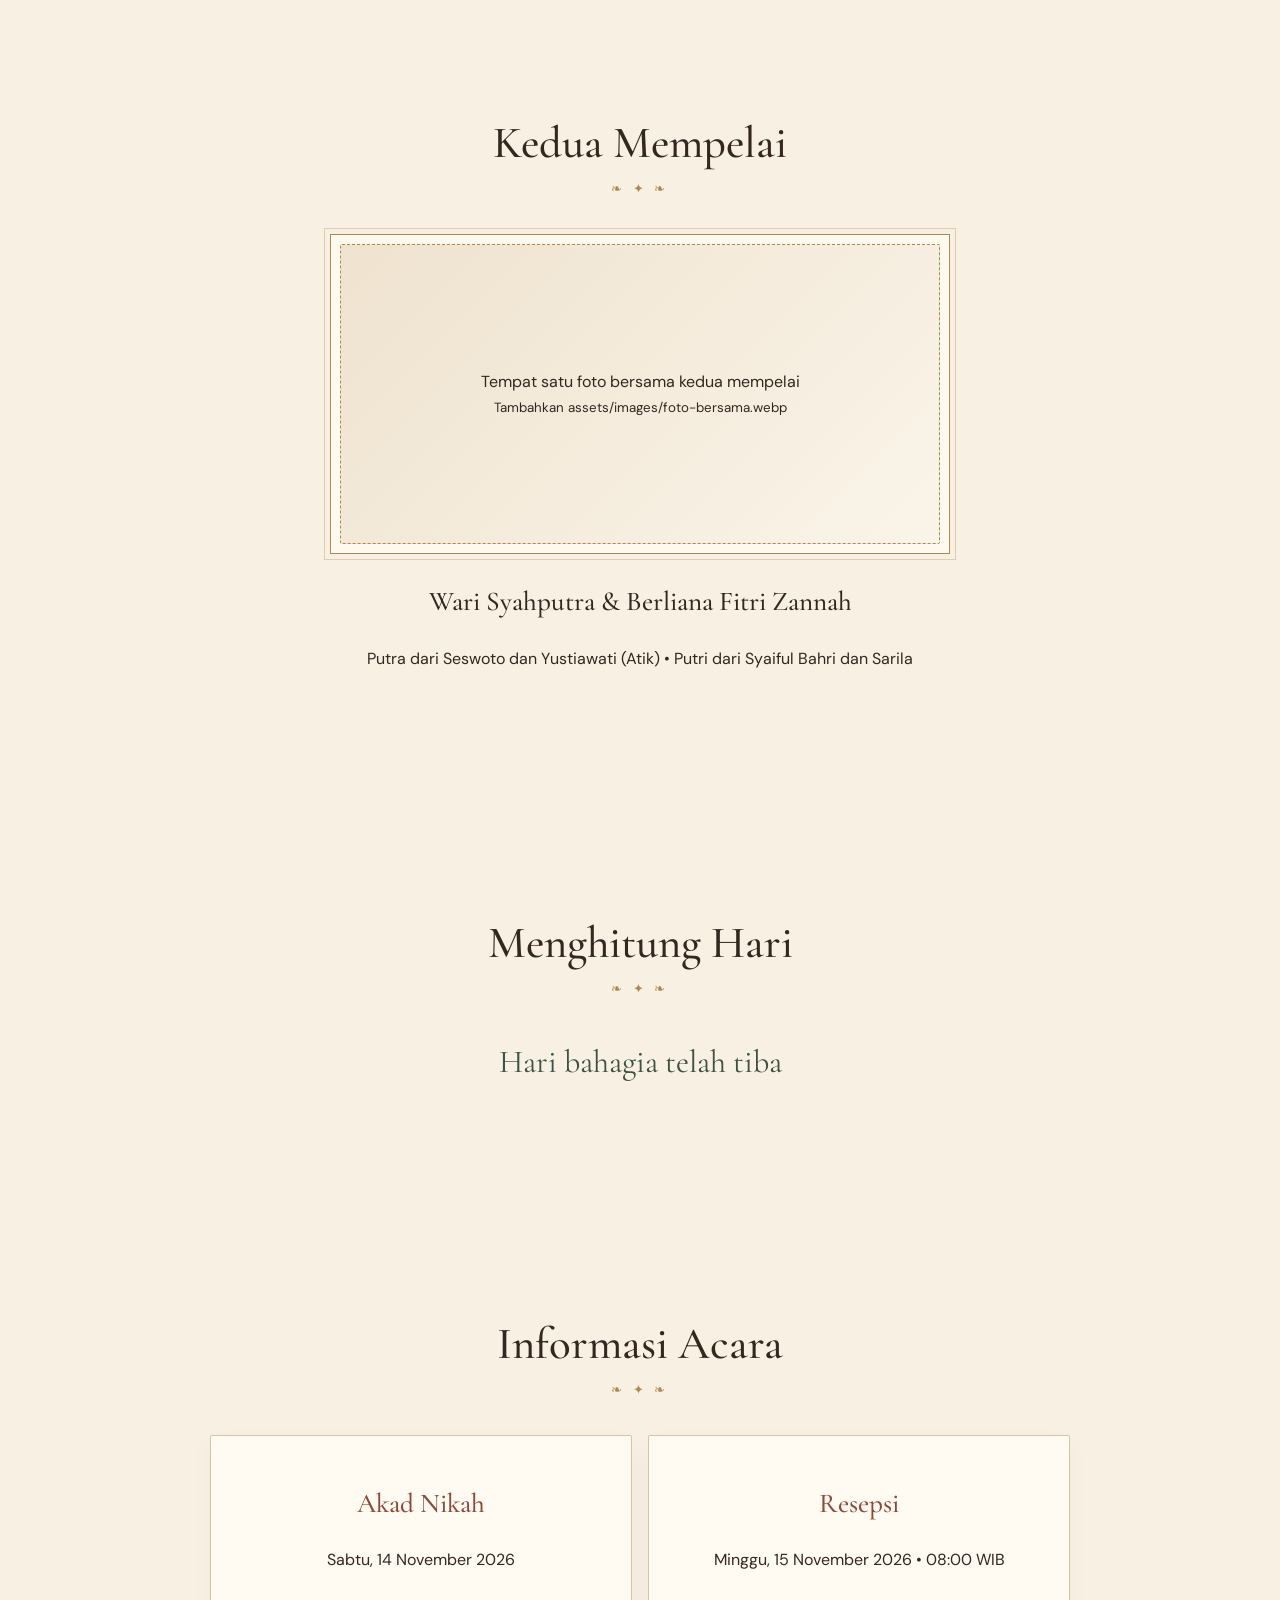
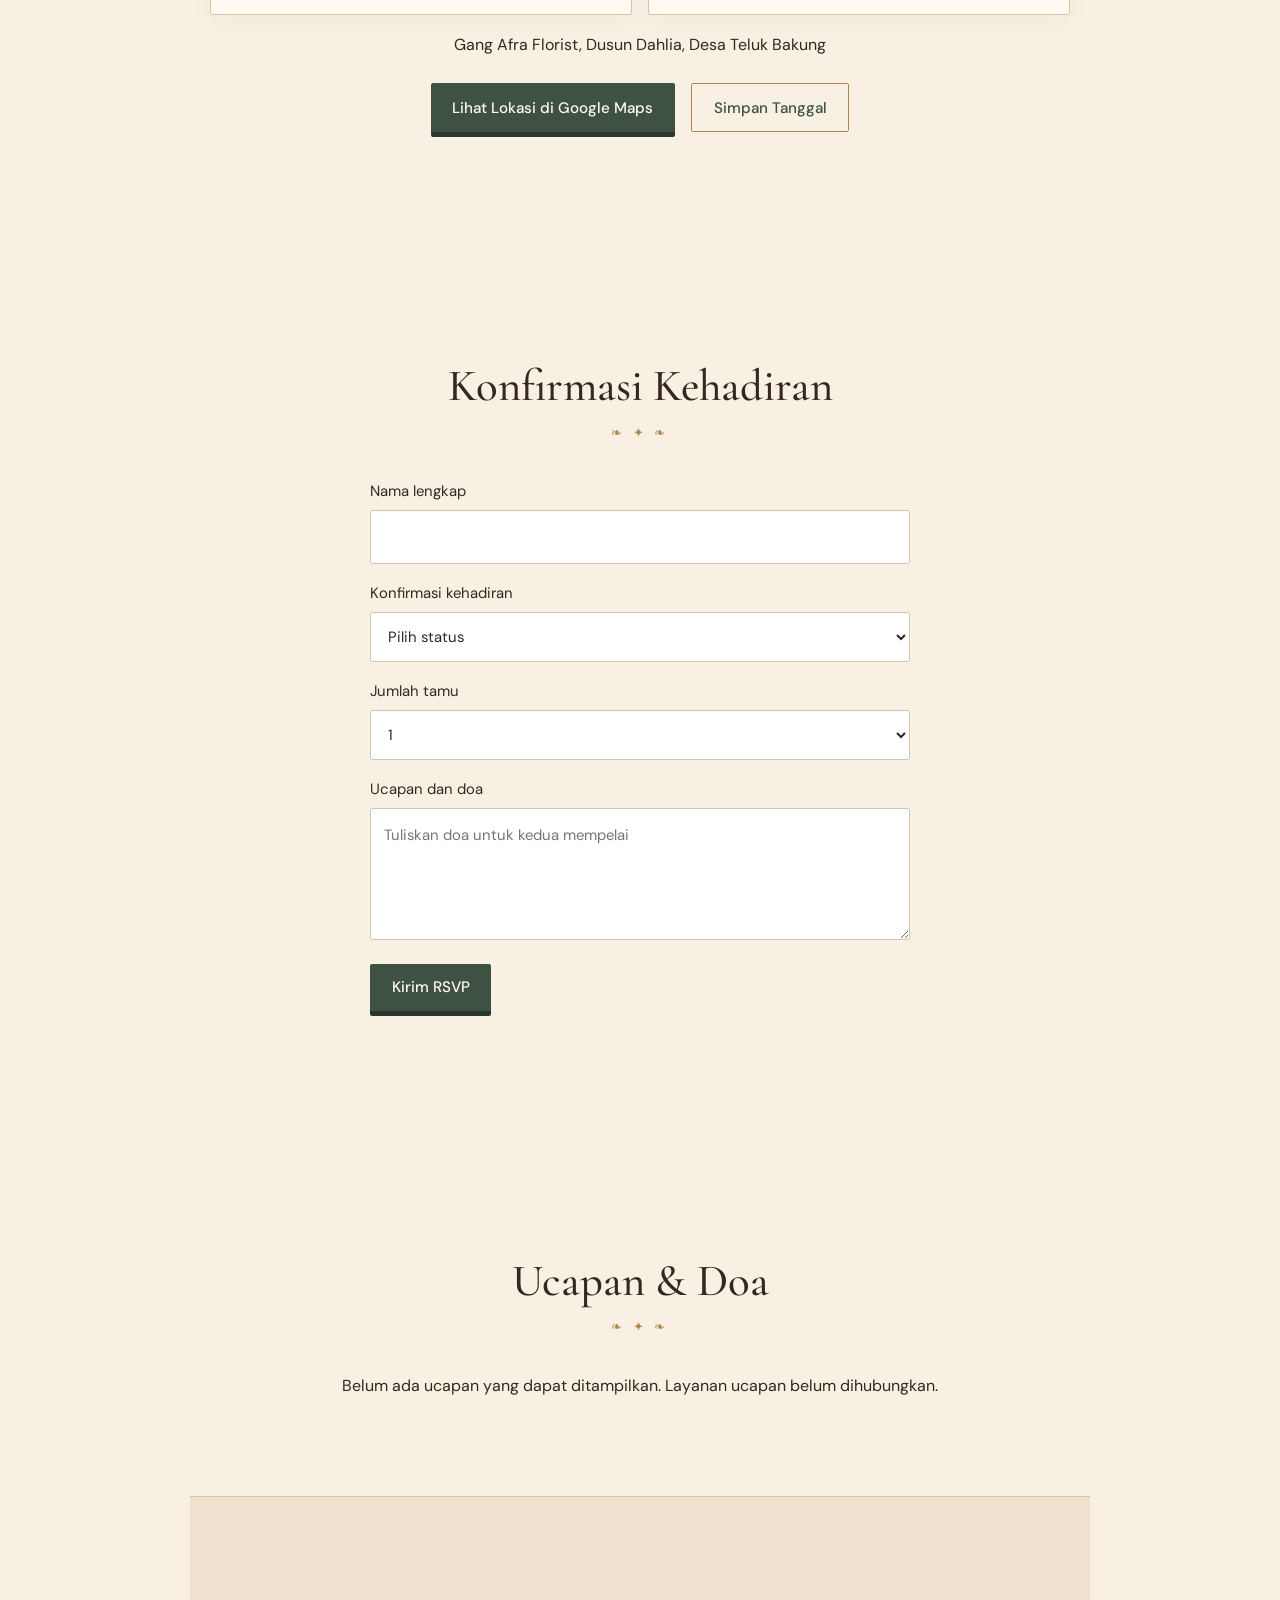
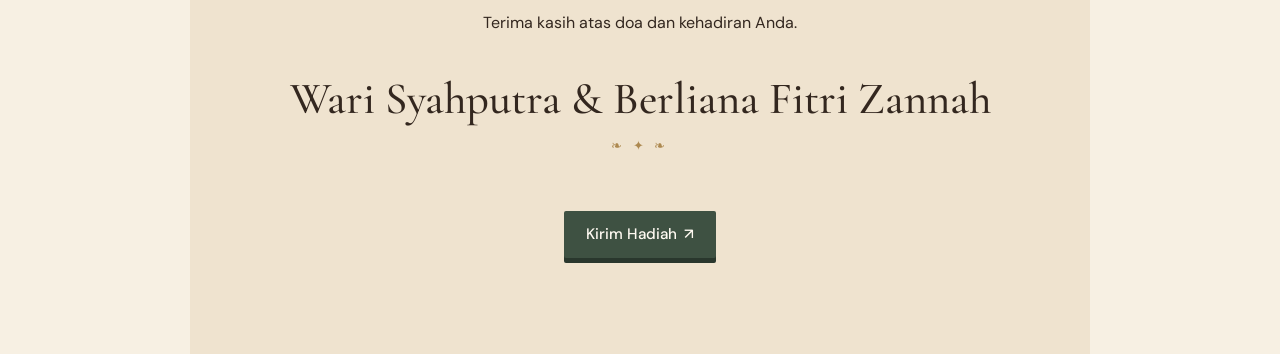
==== commit 11d7e329: "Add files via upload" ====
--- a/index.html
+++ b/index.html
@@ -1,118 +1,27 @@
 <!doctype html>
 <html lang="id">
 <head>
-  <meta charset="utf-8">
-  <meta name="viewport" content="width=device-width, initial-scale=1">
-  <meta name="theme-color" content="#f7f1e8">
-  <meta name="description" content="Undangan pernikahan Wari Syahputra dan Berliana Fitri Zannah.">
-  <title>Pernikahan — Wari & Berliana</title>
-  <link rel="preconnect" href="https://fonts.googleapis.com">
-  <link rel="preconnect" href="https://fonts.gstatic.com" crossorigin>
-  <link href="https://fonts.googleapis.com/css2?family=DM+Sans:wght@400;500;600;700&family=Playfair+Display:wght@400;500;600;700&display=swap" rel="stylesheet">
-  <link rel="stylesheet" href="assets/css/style.css">
-  <script src="assets/js/config.js" defer></script>
-  <script src="assets/js/app.js" defer></script>
+<meta charset="utf-8"><meta name="viewport" content="width=device-width, initial-scale=1">
+<meta name="theme-color" content="#f5efe5"><meta name="description" content="Undangan pernikahan Wari Syahputra dan Berliana Fitri Zannah">
+<title>Pernikahan — Wari & Berliana</title><link rel="stylesheet" href="styles.css">
 </head>
-<body class="invitation-page">
-  <div class="top-ornament" aria-hidden="true"></div>
-  <header class="site-header">
-    <a class="brand" href="#sampul" aria-label="Ke sampul undangan">W <span>&</span> B</a>
-    <nav class="main-nav" aria-label="Navigasi utama">
-      <a href="#acara">Acara</a><a href="#rsvp">RSVP</a><a href="#ucapan">Ucapan</a><a href="hadiah.html">Kirim Hadiah</a>
-    </nav>
-    <button class="menu-toggle" id="menu-toggle" aria-expanded="false" aria-label="Buka navigasi">☰</button>
-  </header>
-
-  <main>
-    <section class="cover section-shell" id="sampul">
-      <div class="cover-pattern" aria-hidden="true"></div>
-      <p class="eyebrow">UNDANGAN PERNIKAHAN</p>
-      <p class="cover-intro">Dengan memohon rahmat dan ridha Allah SWT</p>
-      <h1><span data-bridegroom>Wari Syahputra</span><span class="ampersand">&</span><span data-bride>Berliana Fitri Zannah</span></h1>
-      <div class="ornament-divider" aria-hidden="true"><span>✦</span></div>
-      <p class="cover-date" data-date-summary>14–15 November 2026</p>
-      <p class="cover-caption">Kami mengundang Bapak/Ibu/Saudara/i untuk hadir dan memberikan doa restu.</p>
-      <button class="button button-primary" id="open-invitation">Buka Undangan <span aria-hidden="true">↓</span></button>
-      <p class="cover-note">Mohon maaf apabila terdapat kekeliruan dalam penulisan nama dan gelar.</p>
-    </section>
-
-    <section class="section-shell intro-section reveal" id="pembuka">
-      <p class="eyebrow">BISMILLAHIRRAHMANIRRAHIM</p>
-      <h2>Assalamu’alaikum<br>Warahmatullahi Wabarakatuh</h2>
-      <blockquote class="quran-quote">“Dan di antara tanda-tanda kekuasaan-Nya ialah Dia menciptakan untukmu pasangan-pasangan dari jenismu sendiri, agar kamu merasa tenteram kepadanya, dan Dia menjadikan di antaramu rasa kasih dan sayang.”<cite>QS. Ar-Rum: 21</cite></blockquote>
-      <p class="body-copy">Dengan memohon rahmat dan ridha Allah SWT, kami bermaksud menyelenggarakan pernikahan kami. Merupakan kebahagiaan bagi kami apabila Bapak/Ibu/Saudara/i berkenan hadir untuk memberikan doa restu.</p>
-    </section>
-
-    <section class="section-shell couple-section reveal" id="mempelai">
-      <p class="eyebrow">DENGAN PENUH RASA SYUKUR</p>
-      <h2>Kedua Mempelai</h2>
-      <div class="couple-photo-frame">
-        <img id="couple-photo" src="assets/images/foto-bersama-placeholder.svg" alt="Placeholder satu foto bersama kedua mempelai" loading="lazy" width="900" height="1100">
-        <span class="photo-caption">Satu foto bersama kedua mempelai</span>
-      </div>
-      <div class="couple-names">
-        <article class="name-card">
-          <h3 data-bridegroom>Wari Syahputra</h3>
-          <p>Putra dari</p>
-          <p class="parents"><span data-father-groom>Seswoto</span><br>dan <span data-mother-groom>Yustiawati (Atik)</span></p>
-        </article>
-        <div class="name-divider" aria-hidden="true">❦</div>
-        <article class="name-card">
-          <h3 data-bride>Berliana Fitri Zannah</h3>
-          <p>Putri dari</p>
-          <p class="parents"><span data-father-bride>Syaiful Bahri</span><br>dan <span data-mother-bride>Sarila</span></p>
-        </article>
-      </div>
-    </section>
-
-    <section class="countdown-band reveal" aria-labelledby="countdown-title">
-      <div class="section-shell">
-        <p class="eyebrow">MENUJU HARI BAHAGIA</p>
-        <h2 id="countdown-title">Menghitung Hari</h2>
-        <p id="countdown-status" class="muted">Menuju hari resepsi</p>
-        <div class="countdown" id="countdown" hidden>
-          <div><strong id="cd-days">—</strong><span>Hari</span></div><div><strong id="cd-hours">—</strong><span>Jam</span></div><div><strong id="cd-minutes">—</strong><span>Menit</span></div><div><strong id="cd-seconds">—</strong><span>Detik</span></div>
-        </div>
-      </div>
-    </section>
-
-    <section class="section-shell events-section reveal" id="acara">
-      <p class="eyebrow">CATAT TANGGALNYA</p><h2>Waktu & Tempat</h2>
-      <div class="event-grid">
-        <article class="event-card"><span class="event-symbol" aria-hidden="true">✦</span><h3>Akad Nikah</h3><p class="event-date" data-akad-date>Sabtu, 14 November 2026</p><p class="event-time" data-akad-time>Waktu akan dikonfirmasi</p><div class="thin-rule"></div><p data-venue>Gang Afra Florist, Dusun Dahlia, Desa Teluk Bakung</p></article>
-        <article class="event-card"><span class="event-symbol" aria-hidden="true">❀</span><h3>Resepsi</h3><p class="event-date" data-resepsi-date>Minggu, 15 November 2026</p><div class="thin-rule"></div><p data-venue>Gang Afra Florist, Dusun Dahlia, Desa Teluk Bakung</p></article>
-      </div>
-      <div class="button-row"><a class="button button-primary" id="maps-link" href="https://www.google.com/maps?q=3.9258680,98.4265480" target="_blank" rel="noopener noreferrer">Lihat Lokasi di Google Maps ↗</a><a class="button button-outline" id="calendar-link" href="https://calendar.google.com/calendar/render?action=TEMPLATE&amp;text=Pernikahan%20Wari%20Syahputra%20%26amp;%20Berliana%20Fitri%20Zannah&amp;dates=20261114%2F20261116&amp;details=Undangan%20pernikahan&amp;location=Gang%20Afra%20Florist%2C%20Dusun%20Dahlia%2C%20Desa%20Teluk%20Bakung" target="_blank" rel="noopener noreferrer">Simpan Tanggal</a></div>
-    </section>
-
-    <section class="rsvp-band reveal" id="rsvp">
-      <div class="section-shell rsvp-layout">
-        <div class="rsvp-copy"><p class="eyebrow">KONFIRMASI KEHADIRAN</p><h2>Kehadiran Anda<br>Berarti bagi Kami</h2><p>Mohon luangkan waktu untuk mengisi konfirmasi kehadiran dan menyampaikan doa terbaik.</p><p class="small-note">Data konfirmasi digunakan untuk keperluan acara. Ucapan akan ditampilkan setelah disetujui untuk dipublikasikan.</p></div>
-        <form class="rsvp-form" id="rsvp-form" novalidate>
-          <label for="guest-name">Nama lengkap tamu</label><input id="guest-name" name="name" type="text" maxlength="80" autocomplete="name" required placeholder="Tuliskan nama Anda">
-          <label for="attendance">Konfirmasi kehadiran</label><select id="attendance" name="attendance" required><option value="">Pilih jawaban</option><option value="Hadir">Hadir</option><option value="Tidak Hadir">Tidak Hadir</option></select>
-          <label for="guest-count">Jumlah tamu yang hadir</label><input id="guest-count" name="guestCount" type="number" min="0" max="10" value="1" required><p class="field-help" id="guest-count-help">Isi jumlah orang yang akan hadir, maksimal 10 orang.</p>
-          <label for="guest-message">Ucapan dan doa <span class="optional">(opsional)</span></label><textarea id="guest-message" name="message" rows="4" maxlength="500" placeholder="Tuliskan doa terbaik Anda (maksimal 500 karakter)"></textarea>
-          <div class="honeypot" aria-hidden="true"><label for="website-field">Jangan isi kolom ini</label><input id="website-field" name="website" tabindex="-1" autocomplete="off"></div>
-          <button class="button button-primary button-full" id="submit-rsvp" type="submit">Kirim Konfirmasi</button>
-          <p class="form-status" id="rsvp-status" role="status" aria-live="polite"></p>
-        </form>
-      </div>
-    </section>
-
-    <section class="section-shell greetings-section reveal" id="ucapan">
-      <p class="eyebrow">DOA & HARAPAN</p><h2>Ucapan dan Doa</h2><p class="body-copy">Terima kasih atas setiap doa baik yang diberikan kepada kami.</p>
-      <div class="greetings-list" id="greetings-list"><p class="muted" id="greetings-status">Ucapan akan dimuat setelah layanan terhubung.</p></div>
-      <button class="button button-outline" id="refresh-greetings" type="button">Muat Ulang Ucapan</button>
-    </section>
-
-    <section class="closing-section section-shell reveal">
-      <div class="closing-flourish" aria-hidden="true">❦</div><p class="eyebrow">TERIMA KASIH</p><h2>Wassalamu’alaikum<br>Warahmatullahi Wabarakatuh</h2>
-      <p class="body-copy">Merupakan kehormatan dan kebahagiaan bagi kami atas kehadiran serta doa restu Bapak/Ibu/Saudara/i.</p>
-      <p class="closing-names"><span data-bridegroom>Wari Syahputra</span><span>&</span><span data-bride>Berliana Fitri Zannah</span></p>
-      <a class="button button-primary" href="hadiah.html">Kirim Hadiah ♡</a>
-    </section>
-  </main>
-  <footer class="site-footer"><p>Dengan cinta dan doa • <span data-bridegroom>Wari Syahputra</span> & <span data-bride>Berliana Fitri Zannah</span></p></footer>
-</body>
-</html>
+<body>
+<header class="cover" id="cover">
+  <div class="ornament">❧ ✦ ❧</div><img class="wayang-mark" src="assets/images/wayang-ornament.svg" alt="" aria-hidden="true"><p class="eyebrow">UNDANGAN PERNIKAHAN</p>
+  <h1><span data-groom></span><i>&</i><span data-bride></span></h1>
+  <p data-date></p><button id="openInvite" class="primary">Buka Undangan</button>
+</header>
+<nav class="nav" aria-label="Navigasi"><a href="#acara">Acara</a><a href="#rsvp">RSVP</a><a href="#ucapan">Ucapan</a><a href="hadiah.html" aria-label="Buka halaman kirim hadiah">Kirim Hadiah</a></nav>
+<main>
+<section class="section intro"><p class="eyebrow">بِسْمِ اللَّهِ الرَّحْمَنِ الرَّحِيم</p><h2>Assalamu’alaikum Warahmatullahi Wabarakatuh</h2>
+<blockquote>“Dan di antara tanda-tanda kekuasaan-Nya ialah Dia menciptakan untukmu pasangan-pasangan dari jenismu sendiri, agar kamu merasa tenteram kepadanya, dan Dia menjadikan di antaramu rasa kasih dan sayang.”<cite>QS. Ar-Rum: 21</cite></blockquote>
+<p>Dengan memohon rahmat dan ridha Allah SWT, kami bermaksud mengundang Bapak/Ibu/Saudara/i untuk menghadiri pernikahan kami.</p></section>
+<section class="section couple"><h2>Kedua Mempelai</h2><div class="photo-wrap"><img id="couplePhoto" src="assets/images/foto-bersama.webp" alt="Foto bersama kedua mempelai" loading="lazy" onerror="this.style.display='none';document.getElementById('photoPlaceholder').hidden=false"><div id="photoPlaceholder" class="photo-placeholder" hidden>Tempat satu foto bersama kedua mempelai<br><small>Tambahkan assets/images/foto-bersama.webp</small></div></div>
+<h3 data-couple></h3><p data-parents></p></section>
+<section class="section countdown"><h2>Menghitung Hari</h2><div id="countdown" class="timer">Waktu acara belum dikonfigurasi</div></section>
+<section class="section" id="acara"><h2>Informasi Acara</h2><div class="event-grid"><article class="event"><h3>Akad Nikah</h3><p data-akad></p></article><article class="event"><h3>Resepsi</h3><p data-resepsi></p></article></div><p data-address></p><div class="actions"><a class="primary" id="mapsLink" target="_blank" rel="noopener">Lihat Lokasi di Google Maps</a><a class="secondary" id="calendarLink" target="_blank" rel="noopener">Simpan Tanggal</a></div></section>
+<section class="section" id="rsvp"><h2>Konfirmasi Kehadiran</h2><form id="rsvpForm"><label>Nama lengkap<input name="name" maxlength="100" required></label><label>Konfirmasi kehadiran<select name="attendance" required><option value="">Pilih status</option><option>Hadir</option><option>Tidak Hadir</option></select></label><label>Jumlah tamu<select name="guests" required><option value="1">1</option><option value="2">2</option><option value="3">3</option><option value="4">4</option></select></label><label>Ucapan dan doa<textarea name="message" maxlength="500" rows="4" placeholder="Tuliskan doa untuk kedua mempelai"></textarea></label><button class="primary" type="submit" id="submitBtn">Kirim RSVP</button><p id="formStatus" role="status"></p></form></section>
+<section class="section" id="ucapan"><h2>Ucapan & Doa</h2><div id="messages"><p>Ucapan akan ditampilkan setelah layanan terhubung.</p></div></section>
+</main><footer class="section"><p>Terima kasih atas doa dan kehadiran Anda.</p><h2 data-couple></h2><a class="primary gift-cta" href="hadiah.html">Kirim Hadiah <span aria-hidden="true">↗</span></a></footer>
+<script src="config.js"></script><script src="app.js"></script>
+</body></html>
--- a/styles.css
+++ b/styles.css
@@ -0,0 +1,2 @@
+@import url('https://fonts.googleapis.com/css2?family=Cormorant+Garamond:wght@400;500;600&family=DM+Sans:wght@400;500;600&display=swap');
+:root{--paper:#f7f0e3;--paper-deep:#eee1cb;--ink:#33271f;--green:#3e5142;--gold:#ad8950;--terracotta:#8d4938;--white:#fffaf2;--line:#d8c5a6}*{box-sizing:border-box}html{scroll-behavior:smooth}body{margin:0;background:var(--paper);color:var(--ink);font-family:'DM Sans',Arial,sans-serif;line-height:1.75}h1,h2,h3{font-family:'Cormorant Garamond',Georgia,serif;font-weight:500;line-height:1.15}h1{font-size:clamp(2.7rem,7vw,5.4rem)}h2{font-size:clamp(1.9rem,4vw,2.8rem)}h3{font-size:1.7rem}.cover{position:relative;isolation:isolate;overflow:hidden;min-height:100svh;display:flex;flex-direction:column;align-items:center;justify-content:center;text-align:center;padding:3rem 2rem;background:radial-gradient(ellipse at center,#fffaf1 0%,#f0e2cb 78%)}.cover:before,.cover:after{content:'';position:absolute;z-index:-1;pointer-events:none;background-image:url('assets/images/batik-kawung.svg');background-size:150px;background-repeat:repeat;opacity:.19}.cover:before{inset:0 0 auto;height:95px;border-bottom:1px solid var(--gold)}.cover:after{inset:auto 0 0;height:95px;border-top:1px solid var(--gold)}.cover h1{margin:.4rem 0}.cover h1 span{display:block}.cover h1 i{display:block;color:var(--gold);font-size:.55em;margin:.35em}.ornament{font-size:2rem;color:var(--gold);letter-spacing:.35em}.eyebrow{letter-spacing:.22em;font-size:.76rem;color:var(--terracotta)}.wayang-mark{width:clamp(95px,16vw,150px);height:auto;margin:1rem auto .5rem;opacity:.88;filter:drop-shadow(0 5px 5px #553a2418)}button,a{cursor:pointer}button,.primary,.secondary{display:inline-flex;align-items:center;justify-content:center;gap:.45rem;border:0;text-decoration:none;padding:.85rem 1.35rem;border-radius:2px;font:500 .95rem 'DM Sans',sans-serif;transition:transform .2s,background .2s,box-shadow .2s}.primary{background:var(--green);color:#fffaf2;box-shadow:0 5px 0 #29372d}.primary:hover{background:#304234;transform:translateY(-2px)}.secondary{border:1px solid var(--gold);color:var(--green);background:transparent}.nav{position:sticky;top:0;z-index:4;background:#f7f0e3f2;display:flex;justify-content:center;gap:clamp(.6rem,3vw,1.8rem);padding:.75rem;flex-wrap:wrap;border-bottom:1px solid var(--line);box-shadow:0 2px 10px #33271f08}.nav a,footer a,.back{color:var(--green);text-decoration:none}.nav a{font-size:.9rem}.nav a[href='hadiah.html']{padding:.4rem .85rem;background:var(--terracotta);color:white;border-radius:2px}.section{position:relative;max-width:900px;margin:auto;padding:clamp(3rem,8vw,6rem) 1.25rem;text-align:center}.section h2:after{content:'❧  ✦  ❧';display:block;color:var(--gold);font-size:.8rem;letter-spacing:.3em;margin:.8rem auto 1.2rem}.intro blockquote{max-width:650px;margin:2rem auto;font-family:'Cormorant Garamond',Georgia,serif;font-size:1.25rem;font-style:italic}.intro cite{display:block;margin-top:1rem;font:500 .9rem 'DM Sans',sans-serif;color:var(--terracotta)}.photo-wrap{max-width:620px;margin:2rem auto;padding:9px;border:1px solid var(--gold);outline:1px solid #ad895055;outline-offset:5px;background:#fff9ef}.photo-wrap img{display:block;width:100%;max-height:75vh;object-fit:contain;border-radius:1px}.photo-placeholder{min-height:300px;border:1px dashed var(--gold);display:grid;place-content:center;background:linear-gradient(135deg,#efe3cf,#faf4e9);border-radius:2px}.event-grid{display:grid;grid-template-columns:repeat(auto-fit,minmax(220px,1fr));gap:1rem}.event,.message{padding:1.5rem;background:var(--white);border:1px solid var(--line);border-radius:2px;box-shadow:0 8px 24px #48331b08}.event h3{color:var(--terracotta)}.actions{display:flex;justify-content:center;gap:1rem;flex-wrap:wrap;margin-top:1.5rem}.timer{font-size:clamp(1.2rem,4vw,2rem);color:var(--green);font-family:'Cormorant Garamond',Georgia,serif}form{max-width:540px;margin:auto;text-align:left}label{display:block;margin:1rem 0;font-size:.93rem}input,select,textarea{width:100%;padding:.8rem;margin-top:.4rem;border:1px solid #d4c6b2;border-radius:2px;background:white;font:inherit;color:inherit}input:focus,select:focus,textarea:focus{outline:2px solid #ad895077;outline-offset:1px}#messages{display:grid;gap:.8rem}.message{text-align:left}.message p{white-space:pre-wrap;overflow-wrap:anywhere}.gift-page{min-height:100vh;background:radial-gradient(ellipse at top,#fffaf2,var(--paper) 65%)}.gift-page .event{max-width:520px;margin:2rem auto}.gift-page h1{font-size:clamp(2.2rem,6vw,4rem)}.note{font-size:.9rem;color:#746b60}.back{display:inline-block;margin-bottom:2rem}.gift-cta{margin-top:1.25rem}footer{border-top:1px solid var(--line);background-image:url('assets/images/batik-kawung.svg');background-size:130px;background-repeat:repeat;background-blend-mode:screen;background-color:#efe3cf}footer h2:after{display:none}@media(max-width:480px){.nav{font-size:.86rem;gap:.7rem}.section{padding:3rem 1rem}.cover{padding:1.5rem 1rem}.cover:before,.cover:after{height:65px}.actions>*{width:100%}}
